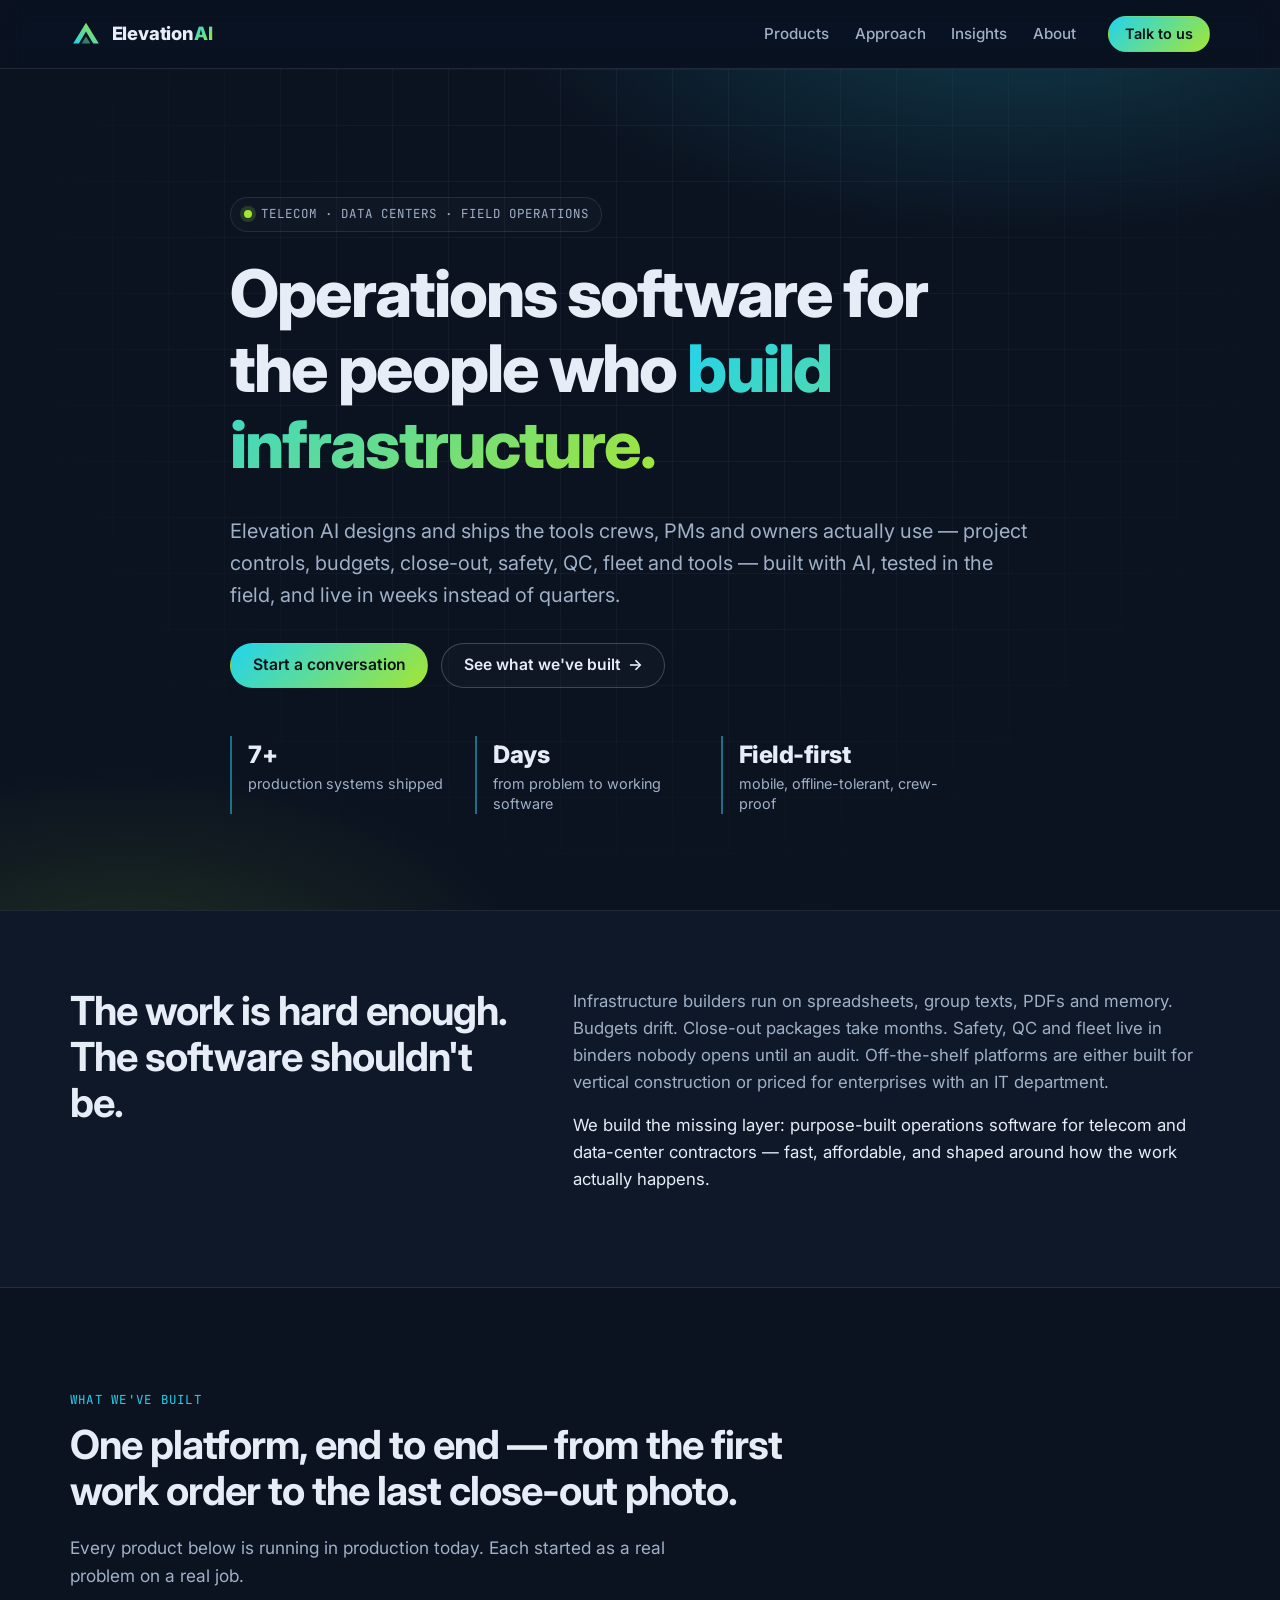
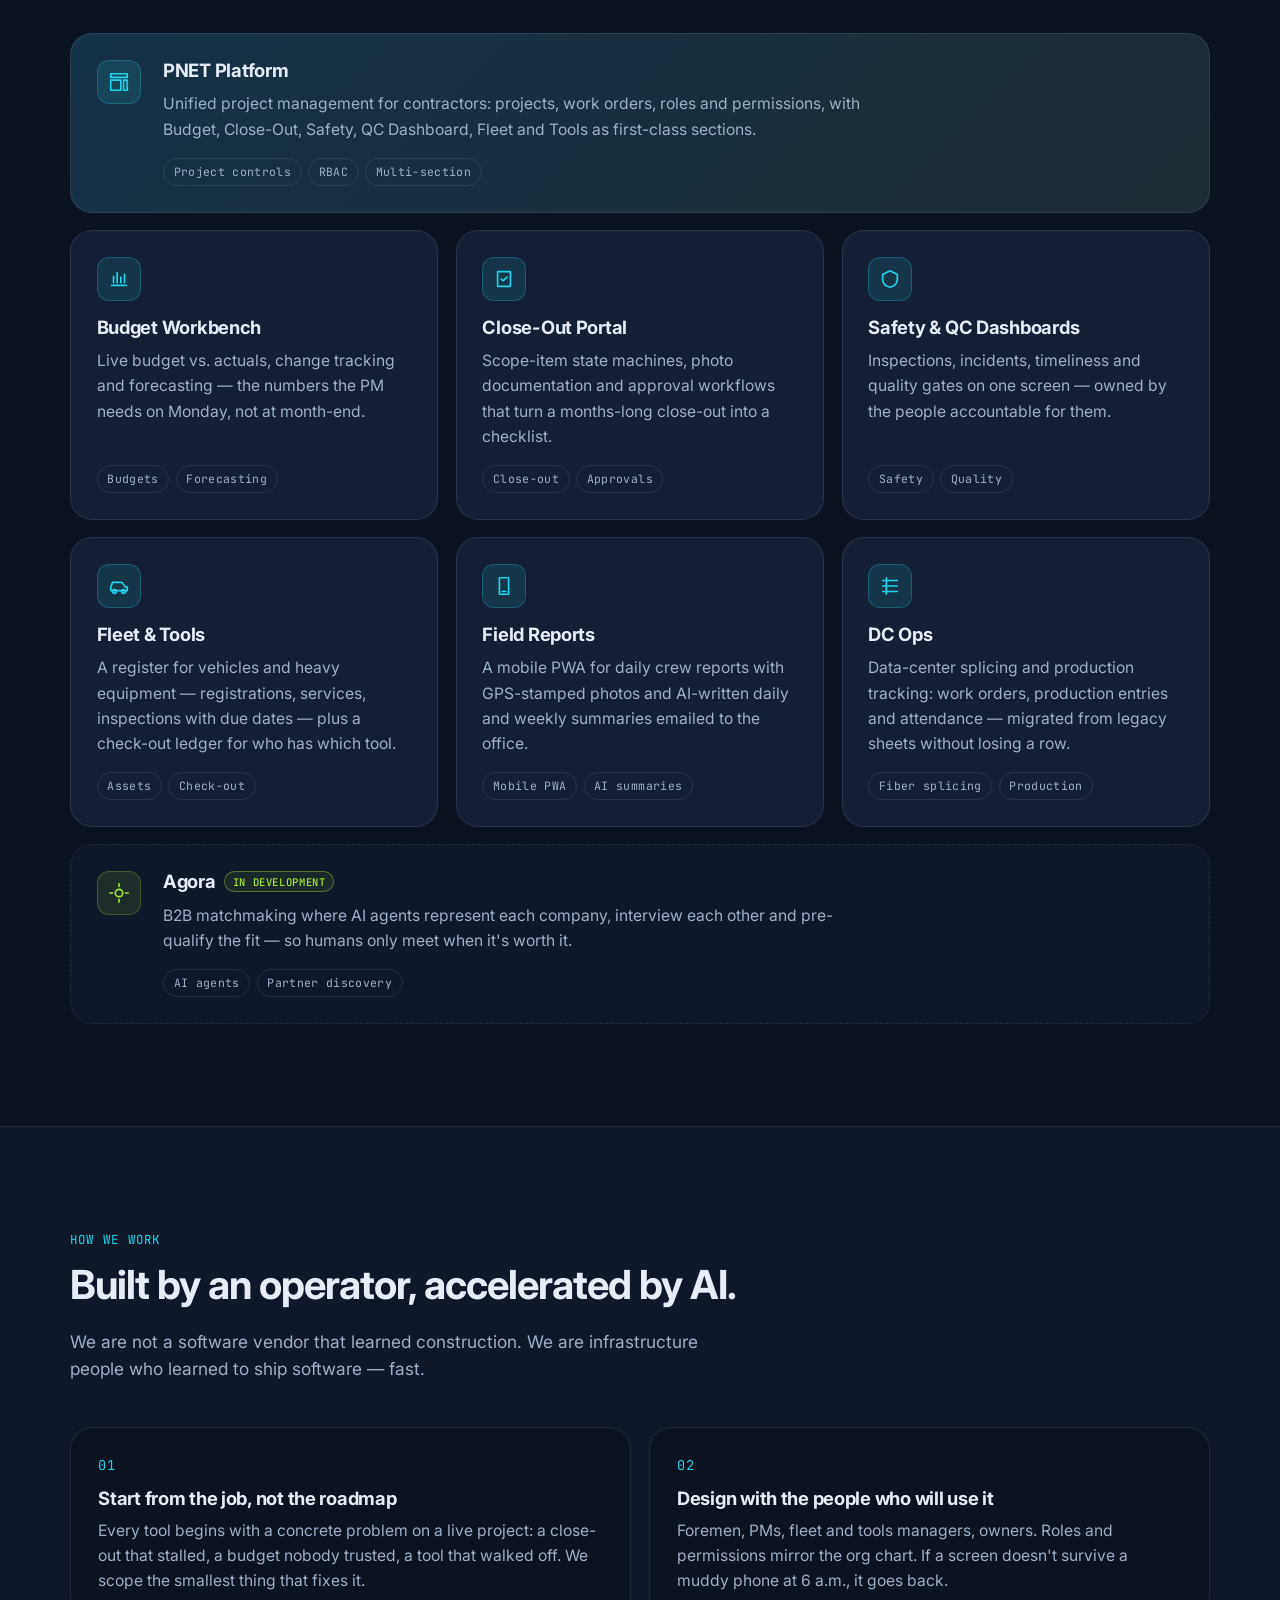
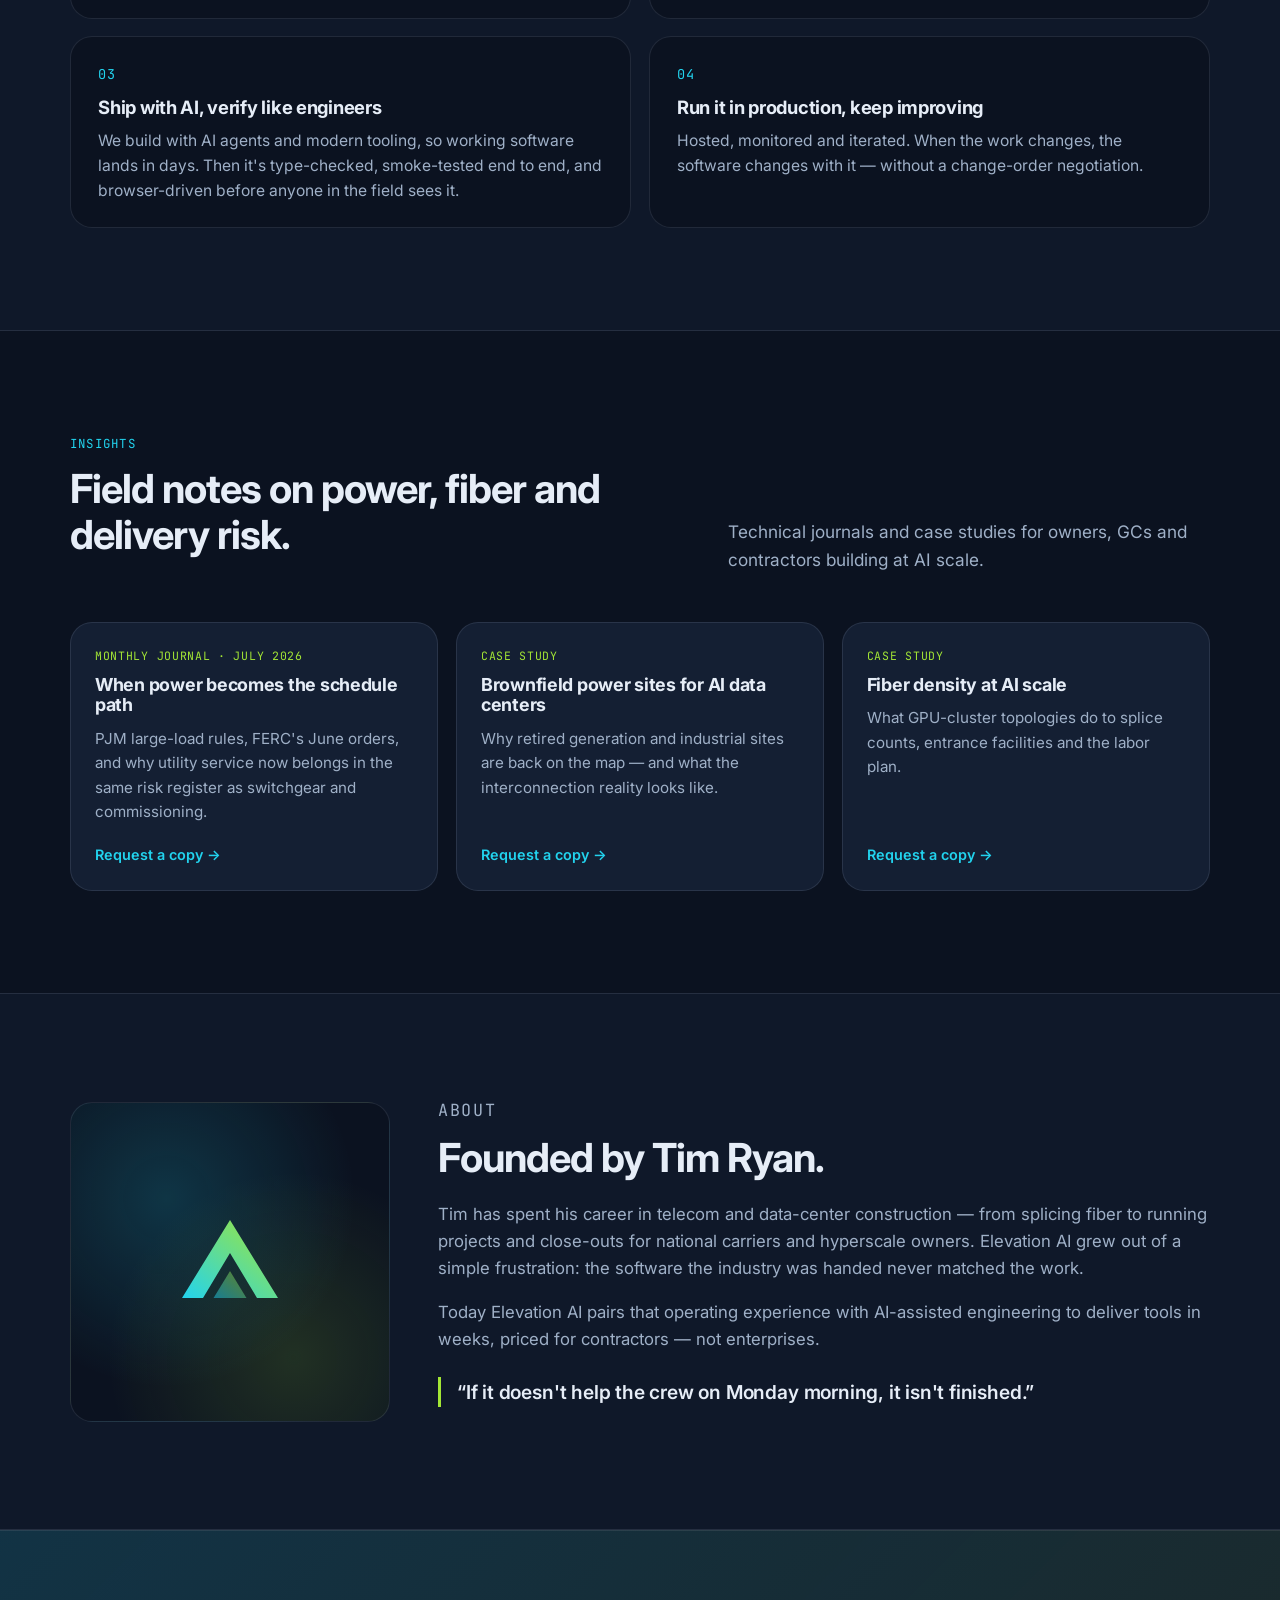
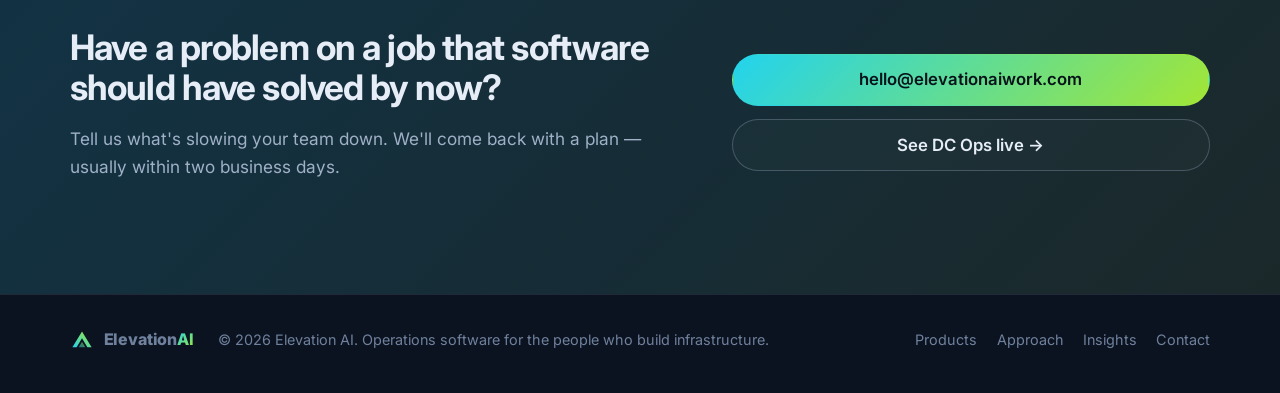
==== site/index.html @ a4cef92b "Initial commit: ElevationAIwork.com static landing page Co-Authored-By: Claude Fable 5 <noreply@anth" ====
<!doctype html>
<html lang="en">
<head>
  <meta charset="utf-8">
  <meta name="viewport" content="width=device-width, initial-scale=1">
  <title>Elevation AI — Operations software for the people who build infrastructure</title>
  <meta name="description" content="Elevation AI builds field-tested operations software for telecom and data-center construction: project controls, budgets, close-out, safety, QC, fleet and tools — designed with the crews who use it.">
  <meta property="og:title" content="Elevation AI">
  <meta property="og:description" content="Operations software for the people who build infrastructure.">
  <meta property="og:type" content="website">
  <meta property="og:url" content="https://elevationaiwork.com/">
  <link rel="icon" href="assets/logo.svg" type="image/svg+xml">
  <link rel="preconnect" href="https://fonts.googleapis.com">
  <link rel="preconnect" href="https://fonts.gstatic.com" crossorigin>
  <link href="https://fonts.googleapis.com/css2?family=Inter:wght@400;500;600;700;800&family=JetBrains+Mono:wght@500&display=swap" rel="stylesheet">
  <link rel="stylesheet" href="assets/styles.css">
</head>
<body>
  <a class="skip" href="#main">Skip to content</a>

  <header class="nav" id="top">
    <div class="wrap nav__inner">
      <a class="brand" href="#top" aria-label="Elevation AI home">
        <img src="assets/logo.svg" alt="" width="32" height="32">
        <span>Elevation<b>AI</b></span>
      </a>
      <nav class="nav__links" aria-label="Primary">
        <a href="#products">Products</a>
        <a href="#approach">Approach</a>
        <a href="#insights">Insights</a>
        <a href="#about">About</a>
      </nav>
      <a class="btn btn--primary btn--sm" href="#contact">Talk to us</a>
      <button class="nav__toggle" aria-expanded="false" aria-controls="mobile-menu" aria-label="Open menu">
        <span></span><span></span><span></span>
      </button>
    </div>
    <div class="nav__mobile" id="mobile-menu" hidden>
      <a href="#products">Products</a>
      <a href="#approach">Approach</a>
      <a href="#insights">Insights</a>
      <a href="#about">About</a>
      <a href="#contact" class="btn btn--primary">Talk to us</a>
    </div>
  </header>

  <main id="main">

    <!-- HERO -->
    <section class="hero">
      <div class="hero__bg" aria-hidden="true"></div>
      <div class="wrap hero__inner">
        <p class="eyebrow"><span class="dot"></span> Telecom &middot; Data centers &middot; Field operations</p>
        <h1>Operations software for the people who <span class="grad">build infrastructure.</span></h1>
        <p class="lede">Elevation AI designs and ships the tools crews, PMs and owners actually use — project controls, budgets, close-out, safety, QC, fleet and tools — built with AI, tested in the field, and live in weeks instead of quarters.</p>
        <div class="hero__cta">
          <a class="btn btn--primary" href="#contact">Start a conversation</a>
          <a class="btn btn--ghost" href="#products">See what we've built <span aria-hidden="true">&rarr;</span></a>
        </div>
        <ul class="hero__stats" aria-label="At a glance">
          <li><strong>7+</strong><span>production systems shipped</span></li>
          <li><strong>Days</strong><span>from problem to working software</span></li>
          <li><strong>Field-first</strong><span>mobile, offline-tolerant, crew-proof</span></li>
        </ul>
      </div>
    </section>

    <!-- PROBLEM -->
    <section class="band">
      <div class="wrap band__grid">
        <div>
          <h2 class="h2">The work is hard enough. The software shouldn't be.</h2>
        </div>
        <div class="band__copy">
          <p>Infrastructure builders run on spreadsheets, group texts, PDFs and memory. Budgets drift. Close-out packages take months. Safety, QC and fleet live in binders nobody opens until an audit. Off-the-shelf platforms are either built for vertical construction or priced for enterprises with an IT department.</p>
          <p>We build the missing layer: purpose-built operations software for telecom and data-center contractors — fast, affordable, and shaped around how the work actually happens.</p>
        </div>
      </div>
    </section>

    <!-- PRODUCTS -->
    <section class="section" id="products">
      <div class="wrap">
        <div class="section__head">
          <p class="kicker">What we've built</p>
          <h2 class="h2">One platform, end to end — from the first work order to the last close-out photo.</h2>
          <p class="sub">Every product below is running in production today. Each started as a real problem on a real job.</p>
        </div>

        <div class="grid grid--3">
          <article class="card card--feature">
            <div class="card__icon" aria-hidden="true">
              <svg viewBox="0 0 24 24"><path d="M3 3h18v4H3zM3 10h11v11H3zM17 10h4v11h-4z"/></svg>
            </div>
            <h3>PNET Platform</h3>
            <p>Unified project management for contractors: projects, work orders, roles and permissions, with Budget, Close-Out, Safety, QC Dashboard, Fleet and Tools as first-class sections.</p>
            <ul class="tags"><li>Project controls</li><li>RBAC</li><li>Multi-section</li></ul>
          </article>

          <article class="card">
            <div class="card__icon" aria-hidden="true">
              <svg viewBox="0 0 24 24"><path d="M4 19h16M6 16V9M10 16V5M14 16v-6M18 16V7"/></svg>
            </div>
            <h3>Budget Workbench</h3>
            <p>Live budget vs. actuals, change tracking and forecasting — the numbers the PM needs on Monday, not at month-end.</p>
            <ul class="tags"><li>Budgets</li><li>Forecasting</li></ul>
          </article>

          <article class="card">
            <div class="card__icon" aria-hidden="true">
              <svg viewBox="0 0 24 24"><path d="M9 12l2 2 4-4M5 4h14v16H5z"/></svg>
            </div>
            <h3>Close-Out Portal</h3>
            <p>Scope-item state machines, photo documentation and approval workflows that turn a months-long close-out into a checklist.</p>
            <ul class="tags"><li>Close-out</li><li>Approvals</li></ul>
          </article>

          <article class="card">
            <div class="card__icon" aria-hidden="true">
              <svg viewBox="0 0 24 24"><path d="M12 3l8 4v5c0 5-3.5 8-8 9-4.5-1-8-4-8-9V7z"/></svg>
            </div>
            <h3>Safety &amp; QC Dashboards</h3>
            <p>Inspections, incidents, timeliness and quality gates on one screen — owned by the people accountable for them.</p>
            <ul class="tags"><li>Safety</li><li>Quality</li></ul>
          </article>

          <article class="card">
            <div class="card__icon" aria-hidden="true">
              <svg viewBox="0 0 24 24"><path d="M3 13l2-5h10l4 5h2v4H3zM7 20a2 2 0 100-4 2 2 0 000 4zM17 20a2 2 0 100-4 2 2 0 000 4z"/></svg>
            </div>
            <h3>Fleet &amp; Tools</h3>
            <p>A register for vehicles and heavy equipment — registrations, services, inspections with due dates — plus a check-out ledger for who has which tool.</p>
            <ul class="tags"><li>Assets</li><li>Check-out</li></ul>
          </article>

          <article class="card">
            <div class="card__icon" aria-hidden="true">
              <svg viewBox="0 0 24 24"><path d="M7 3h10v18H7zM10 18h4"/></svg>
            </div>
            <h3>Field Reports</h3>
            <p>A mobile PWA for daily crew reports with GPS-stamped photos and AI-written daily and weekly summaries emailed to the office.</p>
            <ul class="tags"><li>Mobile PWA</li><li>AI summaries</li></ul>
          </article>

          <article class="card">
            <div class="card__icon" aria-hidden="true">
              <svg viewBox="0 0 24 24"><path d="M4 6h16M4 12h16M4 18h16M8 3v18"/></svg>
            </div>
            <h3>DC Ops</h3>
            <p>Data-center splicing and production tracking: work orders, production entries and attendance — migrated from legacy sheets without losing a row.</p>
            <ul class="tags"><li>Fiber splicing</li><li>Production</li></ul>
          </article>

          <article class="card card--soon">
            <div class="card__icon" aria-hidden="true">
              <svg viewBox="0 0 24 24"><path d="M8 12a4 4 0 108 0 4 4 0 00-8 0zM2 12h3M19 12h3M12 2v3M12 19v3"/></svg>
            </div>
            <h3>Agora <span class="pill">In development</span></h3>
            <p>B2B matchmaking where AI agents represent each company, interview each other and pre-qualify the fit — so humans only meet when it's worth it.</p>
            <ul class="tags"><li>AI agents</li><li>Partner discovery</li></ul>
          </article>
        </div>
      </div>
    </section>

    <!-- APPROACH -->
    <section class="section section--alt" id="approach">
      <div class="wrap">
        <div class="section__head">
          <p class="kicker">How we work</p>
          <h2 class="h2">Built by an operator, accelerated by AI.</h2>
          <p class="sub">We are not a software vendor that learned construction. We are infrastructure people who learned to ship software — fast.</p>
        </div>
        <ol class="steps">
          <li>
            <span class="steps__num">01</span>
            <h3>Start from the job, not the roadmap</h3>
            <p>Every tool begins with a concrete problem on a live project: a close-out that stalled, a budget nobody trusted, a tool that walked off. We scope the smallest thing that fixes it.</p>
          </li>
          <li>
            <span class="steps__num">02</span>
            <h3>Design with the people who will use it</h3>
            <p>Foremen, PMs, fleet and tools managers, owners. Roles and permissions mirror the org chart. If a screen doesn't survive a muddy phone at 6 a.m., it goes back.</p>
          </li>
          <li>
            <span class="steps__num">03</span>
            <h3>Ship with AI, verify like engineers</h3>
            <p>We build with AI agents and modern tooling, so working software lands in days. Then it's type-checked, smoke-tested end to end, and browser-driven before anyone in the field sees it.</p>
          </li>
          <li>
            <span class="steps__num">04</span>
            <h3>Run it in production, keep improving</h3>
            <p>Hosted, monitored and iterated. When the work changes, the software changes with it — without a change-order negotiation.</p>
          </li>
        </ol>
      </div>
    </section>

    <!-- INSIGHTS -->
    <section class="section" id="insights">
      <div class="wrap">
        <div class="section__head section__head--row">
          <div>
            <p class="kicker">Insights</p>
            <h2 class="h2">Field notes on power, fiber and delivery risk.</h2>
          </div>
          <p class="sub">Technical journals and case studies for owners, GCs and contractors building at AI scale.</p>
        </div>
        <div class="grid grid--3">
          <a class="post" href="#contact">
            <span class="post__type">Monthly journal &middot; July 2026</span>
            <h3>When power becomes the schedule path</h3>
            <p>PJM large-load rules, FERC's June orders, and why utility service now belongs in the same risk register as switchgear and commissioning.</p>
            <span class="post__more">Request a copy &rarr;</span>
          </a>
          <a class="post" href="#contact">
            <span class="post__type">Case study</span>
            <h3>Brownfield power sites for AI data centers</h3>
            <p>Why retired generation and industrial sites are back on the map — and what the interconnection reality looks like.</p>
            <span class="post__more">Request a copy &rarr;</span>
          </a>
          <a class="post" href="#contact">
            <span class="post__type">Case study</span>
            <h3>Fiber density at AI scale</h3>
            <p>What GPU-cluster topologies do to splice counts, entrance facilities and the labor plan.</p>
            <span class="post__more">Request a copy &rarr;</span>
          </a>
        </div>
      </div>
    </section>

    <!-- ABOUT -->
    <section class="section section--alt" id="about">
      <div class="wrap about">
        <div class="about__media" aria-hidden="true">
          <div class="about__mark">
            <img src="assets/logo.svg" alt="" width="120" height="120">
          </div>
        </div>
        <div>
          <p class="kicker">About</p>
          <h2 class="h2">Founded by Tim Ryan.</h2>
          <p>Tim has spent his career in telecom and data-center construction — from splicing fiber to running projects and close-outs for national carriers and hyperscale owners. Elevation AI grew out of a simple frustration: the software the industry was handed never matched the work.</p>
          <p>Today Elevation AI pairs that operating experience with AI-assisted engineering to deliver tools in weeks, priced for contractors — not enterprises.</p>
          <p class="about__quote">“If it doesn't help the crew on Monday morning, it isn't finished.”</p>
        </div>
      </div>
    </section>

    <!-- CONTACT -->
    <section class="cta" id="contact">
      <div class="wrap cta__inner">
        <div>
          <h2 class="h2">Have a problem on a job that software should have solved by now?</h2>
          <p class="sub">Tell us what's slowing your team down. We'll come back with a plan — usually within two business days.</p>
        </div>
        <div class="cta__actions">
          <a class="btn btn--primary btn--lg" href="mailto:hello@elevationaiwork.com?subject=Elevation%20AI%20inquiry">hello@elevationaiwork.com</a>
          <a class="btn btn--ghost btn--lg" href="https://dcops.elevationaiwork.com" rel="noopener">See DC Ops live &rarr;</a>
        </div>
      </div>
    </section>
  </main>

  <footer class="footer">
    <div class="wrap footer__inner">
      <a class="brand brand--sm" href="#top">
        <img src="assets/logo.svg" alt="" width="24" height="24">
        <span>Elevation<b>AI</b></span>
      </a>
      <p>&copy; <span id="year">2026</span> Elevation AI. Operations software for the people who build infrastructure.</p>
      <nav aria-label="Footer">
        <a href="#products">Products</a>
        <a href="#approach">Approach</a>
        <a href="#insights">Insights</a>
        <a href="#contact">Contact</a>
      </nav>
    </div>
  </footer>

  <script>
    (function () {
      var btn = document.querySelector('.nav__toggle');
      var menu = document.getElementById('mobile-menu');
      btn.addEventListener('click', function () {
        var open = btn.getAttribute('aria-expanded') === 'true';
        btn.setAttribute('aria-expanded', String(!open));
        btn.setAttribute('aria-label', open ? 'Open menu' : 'Close menu');
        menu.hidden = open;
        document.body.classList.toggle('menu-open', !open);
      });
      menu.addEventListener('click', function (e) {
        if (e.target.tagName === 'A') btn.click();
      });
      document.getElementById('year').textContent = new Date().getFullYear();
    })();
  </script>
</body>
</html>
---- site/assets/styles.css ----
/* Elevation AI — landing page styles */
:root {
  --bg: #0b1220;
  --bg-2: #0f1829;
  --bg-3: #141f33;
  --line: rgba(148, 163, 184, 0.16);
  --text: #e6edf7;
  --muted: #9fb0c7;
  --muted-2: #6f819c;
  --accent: #22d3ee;
  --accent-2: #a3e635;
  --accent-ink: #06131a;
  --radius: 14px;
  --radius-lg: 22px;
  --wrap: 1140px;
  --font: "Inter", system-ui, -apple-system, "Segoe UI", Roboto, sans-serif;
  --mono: "JetBrains Mono", ui-monospace, SFMono-Regular, Menlo, monospace;
}

* { box-sizing: border-box; }
html { scroll-behavior: smooth; -webkit-text-size-adjust: 100%; }
body {
  margin: 0;
  font-family: var(--font);
  font-size: 17px;
  line-height: 1.6;
  color: var(--text);
  background: var(--bg);
  -webkit-font-smoothing: antialiased;
}
body.menu-open { overflow: hidden; }
img, svg { display: block; max-width: 100%; }
a { color: inherit; text-decoration: none; }
p { margin: 0 0 1em; }
h1, h2, h3 { margin: 0 0 0.5em; line-height: 1.15; letter-spacing: -0.015em; font-weight: 700; }

.wrap { width: min(var(--wrap), 100% - 2.5rem); margin-inline: auto; }
.skip { position: absolute; left: -999px; top: 8px; background: var(--accent); color: var(--accent-ink); padding: .5rem .75rem; border-radius: 8px; z-index: 100; }
.skip:focus { left: 8px; }

/* ---------- Buttons ---------- */
.btn {
  display: inline-flex; align-items: center; gap: .45rem;
  padding: .85rem 1.35rem; border-radius: 999px;
  font-weight: 600; font-size: .98rem; line-height: 1;
  border: 1px solid transparent; white-space: nowrap;
  transition: transform .15s ease, background .15s ease, border-color .15s ease, color .15s ease;
}
.btn:active { transform: translateY(1px); }
.btn--primary { background: linear-gradient(135deg, var(--accent), var(--accent-2)); color: var(--accent-ink); }
.btn--primary:hover { filter: brightness(1.06); }
.btn--ghost { border-color: rgba(148,163,184,.35); color: var(--text); background: rgba(255,255,255,.02); }
.btn--ghost:hover { border-color: var(--accent); color: #fff; }
.btn--sm { padding: .6rem 1rem; font-size: .9rem; }
.btn--lg { padding: 1.05rem 1.6rem; font-size: 1.05rem; }

/* ---------- Nav ---------- */
.nav {
  position: sticky; top: 0; z-index: 50;
  background: rgba(11,18,32,.78);
  backdrop-filter: saturate(160%) blur(12px);
  -webkit-backdrop-filter: saturate(160%) blur(12px);
  border-bottom: 1px solid var(--line);
}
.nav__inner { display: flex; align-items: center; gap: 2rem; height: 68px; }
.brand { display: inline-flex; align-items: center; gap: .6rem; font-weight: 800; font-size: 1.15rem; letter-spacing: -0.01em; }
.brand b { font-weight: 800; background: linear-gradient(135deg, var(--accent), var(--accent-2)); -webkit-background-clip: text; background-clip: text; color: transparent; }
.brand--sm { font-size: 1rem; }
.nav__links { display: flex; gap: 1.6rem; margin-left: auto; font-weight: 500; color: var(--muted); font-size: .95rem; }
.nav__links a:hover { color: #fff; }
.nav__toggle { display: none; margin-left: auto; width: 42px; height: 42px; border: 1px solid var(--line); background: transparent; border-radius: 10px; cursor: pointer; flex-direction: column; align-items: center; justify-content: center; gap: 5px; }
.nav__toggle span { width: 18px; height: 2px; background: var(--text); border-radius: 2px; transition: transform .2s ease, opacity .2s ease; }
.nav__toggle[aria-expanded="true"] span:nth-child(1) { transform: translateY(7px) rotate(45deg); }
.nav__toggle[aria-expanded="true"] span:nth-child(2) { opacity: 0; }
.nav__toggle[aria-expanded="true"] span:nth-child(3) { transform: translateY(-7px) rotate(-45deg); }
.nav__mobile { display: none; }

/* ---------- Hero ---------- */
.hero { position: relative; overflow: hidden; padding: clamp(4.5rem, 10vw, 8.5rem) 0 clamp(3.5rem, 8vw, 6rem); border-bottom: 1px solid var(--line); }
.hero__bg {
  position: absolute; inset: 0; pointer-events: none;
  background:
    radial-gradient(900px 420px at 80% -10%, rgba(34,211,238,.22), transparent 60%),
    radial-gradient(700px 380px at 10% 110%, rgba(163,230,53,.14), transparent 60%),
    linear-gradient(to bottom, transparent, rgba(11,18,32,.6));
}
.hero__bg::after {
  content: ""; position: absolute; inset: 0;
  background-image: linear-gradient(rgba(148,163,184,.07) 1px, transparent 1px), linear-gradient(90deg, rgba(148,163,184,.07) 1px, transparent 1px);
  background-size: 56px 56px;
  mask-image: radial-gradient(ellipse at 50% 30%, #000 30%, transparent 75%);
  -webkit-mask-image: radial-gradient(ellipse at 50% 30%, #000 30%, transparent 75%);
}
.hero__inner { position: relative; max-width: 820px; }
.eyebrow { display: inline-flex; align-items: center; gap: .55rem; font-family: var(--mono); font-size: .78rem; letter-spacing: .08em; text-transform: uppercase; color: var(--muted); border: 1px solid var(--line); padding: .4rem .8rem; border-radius: 999px; background: rgba(255,255,255,.02); margin-bottom: 1.5rem; }
.dot { width: 8px; height: 8px; border-radius: 50%; background: var(--accent-2); box-shadow: 0 0 0 4px rgba(163,230,53,.18); }
.hero h1 { font-size: clamp(2.3rem, 5.6vw, 4.1rem); font-weight: 800; letter-spacing: -0.03em; max-width: 16ch; }
.grad { background: linear-gradient(135deg, var(--accent) 0%, var(--accent-2) 100%); -webkit-background-clip: text; background-clip: text; color: transparent; }
.lede { font-size: clamp(1.05rem, 1.6vw, 1.25rem); color: var(--muted); max-width: 62ch; margin: 1.25rem 0 2rem; }
.hero__cta { display: flex; flex-wrap: wrap; gap: .8rem; }
.hero__stats { list-style: none; padding: 0; margin: 3rem 0 0; display: grid; grid-template-columns: repeat(3, minmax(0,1fr)); gap: 1rem; max-width: 720px; }
.hero__stats li { border-left: 2px solid rgba(34,211,238,.5); padding-left: 1rem; }
.hero__stats strong { display: block; font-size: 1.5rem; font-weight: 800; letter-spacing: -0.02em; }
.hero__stats span { color: var(--muted); font-size: .9rem; line-height: 1.4; display: block; }

/* ---------- Band ---------- */
.band { padding: clamp(3rem, 6vw, 5rem) 0; border-bottom: 1px solid var(--line); background: var(--bg-2); }
.band__grid { display: grid; grid-template-columns: 1fr 1.4fr; gap: 3rem; align-items: start; }
.band__copy p { color: var(--muted); font-size: 1.05rem; }
.band__copy p:last-child { color: var(--text); }

/* ---------- Sections ---------- */
.section { padding: clamp(3.5rem, 8vw, 6.5rem) 0; }
.section--alt { background: var(--bg-2); border-block: 1px solid var(--line); }
.section__head { max-width: 760px; margin-bottom: 2.75rem; }
.section__head--row { max-width: none; display: grid; grid-template-columns: 1.3fr 1fr; gap: 2rem; align-items: end; }
.section__head--row .sub { margin-bottom: .25rem; }
.kicker { font-family: var(--mono); font-size: .78rem; letter-spacing: .1em; text-transform: uppercase; color: var(--accent); margin-bottom: .75rem; }
.h2 { font-size: clamp(1.7rem, 3.4vw, 2.5rem); letter-spacing: -0.025em; }
.sub { color: var(--muted); font-size: 1.08rem; max-width: 60ch; }

/* ---------- Grid / cards ---------- */
.grid { display: grid; gap: 1.1rem; }
.grid--3 { grid-template-columns: repeat(3, minmax(0,1fr)); }
.card {
  background: var(--bg-3); border: 1px solid var(--line); border-radius: var(--radius-lg);
  padding: 1.6rem; display: flex; flex-direction: column; gap: .4rem;
  transition: border-color .2s ease, transform .2s ease, box-shadow .2s ease;
}
.card:hover { border-color: rgba(34,211,238,.45); transform: translateY(-2px); box-shadow: 0 14px 40px -20px rgba(34,211,238,.35); }
.card--feature { grid-column: span 3; display: grid; grid-template-columns: auto 1fr; grid-template-rows: auto auto auto; column-gap: 1.4rem; align-items: start; background: linear-gradient(135deg, rgba(34,211,238,.10), rgba(163,230,53,.06)), var(--bg-3); }
.card--feature .card__icon { grid-row: 1 / span 3; }
.card--feature h3 { font-size: 1.45rem; }
.card--feature p { max-width: 70ch; }
.card__icon { width: 44px; height: 44px; border-radius: 12px; display: grid; place-items: center; background: rgba(34,211,238,.12); border: 1px solid rgba(34,211,238,.25); margin-bottom: .6rem; }
.card__icon svg { width: 22px; height: 22px; fill: none; stroke: var(--accent); stroke-width: 1.8; stroke-linecap: round; stroke-linejoin: round; }
.card h3 { font-size: 1.15rem; margin-bottom: .25rem; display: flex; align-items: center; gap: .5rem; flex-wrap: wrap; }
.card p { color: var(--muted); font-size: .98rem; margin-bottom: .6rem; flex: 1; }
.tags { list-style: none; padding: 0; margin: 0; display: flex; flex-wrap: wrap; gap: .4rem; }
.tags li { font-family: var(--mono); font-size: .72rem; letter-spacing: .03em; color: var(--muted); border: 1px solid var(--line); border-radius: 999px; padding: .25rem .6rem; }
.pill { font-family: var(--mono); font-size: .66rem; letter-spacing: .06em; text-transform: uppercase; color: var(--accent-2); border: 1px solid rgba(163,230,53,.4); background: rgba(163,230,53,.08); padding: .2rem .5rem; border-radius: 999px; font-weight: 500; }
.card--soon { grid-column: span 3; border-style: dashed; display: grid; grid-template-columns: auto 1fr; grid-template-rows: auto auto auto; column-gap: 1.4rem; align-items: start; background: var(--bg-2); }
.card--soon .card__icon { grid-row: 1 / span 3; background: rgba(163,230,53,.10); border-color: rgba(163,230,53,.25); }
.card--soon .card__icon svg { stroke: var(--accent-2); }
.card--soon p { max-width: 70ch; }

/* ---------- Steps ---------- */
.steps { list-style: none; margin: 0; padding: 0; display: grid; grid-template-columns: repeat(2, minmax(0,1fr)); gap: 1.1rem; counter-reset: step; }
.steps li { position: relative; padding: 1.7rem 1.7rem 1.5rem; border: 1px solid var(--line); border-radius: var(--radius-lg); background: var(--bg); }
.steps__num { font-family: var(--mono); color: var(--accent); font-size: .85rem; letter-spacing: .08em; display: block; margin-bottom: .7rem; }
.steps h3 { font-size: 1.15rem; }
.steps p { color: var(--muted); margin: 0; font-size: .98rem; }

/* ---------- Posts ---------- */
.post { display: flex; flex-direction: column; gap: .4rem; padding: 1.5rem; border: 1px solid var(--line); border-radius: var(--radius-lg); background: var(--bg-3); transition: border-color .2s ease, transform .2s ease; }
.post:hover { border-color: rgba(163,230,53,.45); transform: translateY(-2px); }
.post__type { font-family: var(--mono); font-size: .72rem; letter-spacing: .06em; text-transform: uppercase; color: var(--accent-2); }
.post h3 { font-size: 1.12rem; margin: .2rem 0 .3rem; }
.post p { color: var(--muted); font-size: .95rem; flex: 1; margin-bottom: .75rem; }
.post__more { font-weight: 600; font-size: .9rem; color: var(--accent); }

/* ---------- About ---------- */
.about { display: grid; grid-template-columns: 320px 1fr; gap: 3rem; align-items: center; }
.about__media { aspect-ratio: 1; border-radius: var(--radius-lg); border: 1px solid var(--line); background: radial-gradient(circle at 30% 30%, rgba(34,211,238,.18), transparent 60%), radial-gradient(circle at 70% 80%, rgba(163,230,53,.14), transparent 55%), var(--bg); display: grid; place-items: center; }
.about__mark { padding: 2rem; }
.about p { color: var(--muted); font-size: 1.05rem; }
.about__quote { color: var(--text) !important; font-size: 1.2rem !important; font-weight: 600; letter-spacing: -0.01em; border-left: 3px solid var(--accent-2); padding-left: 1rem; margin-top: 1.5rem; }

/* ---------- CTA ---------- */
.cta { padding: clamp(3.5rem, 8vw, 6rem) 0; background: linear-gradient(135deg, rgba(34,211,238,.14), rgba(163,230,53,.08)), var(--bg-2); border-top: 1px solid var(--line); }
.cta__inner { display: grid; grid-template-columns: 1.3fr 1fr; gap: 2.5rem; align-items: center; }
.cta .h2 { font-size: clamp(1.6rem, 3vw, 2.2rem); }
.cta__actions { display: flex; flex-direction: column; gap: .8rem; align-items: stretch; }
.cta__actions .btn { justify-content: center; }

/* ---------- Footer ---------- */
.footer { padding: 2rem 0 2.5rem; border-top: 1px solid var(--line); background: var(--bg); color: var(--muted-2); font-size: .9rem; }
.footer__inner { display: flex; align-items: center; gap: 1.5rem; flex-wrap: wrap; }
.footer p { margin: 0; flex: 1; min-width: 260px; }
.footer nav { display: flex; gap: 1.2rem; }
.footer nav a:hover { color: #fff; }

/* ---------- Responsive ---------- */
@media (max-width: 960px) {
  .grid--3 { grid-template-columns: repeat(2, minmax(0,1fr)); }
  .card--feature, .card--soon { grid-column: span 2; }
  .band__grid, .section__head--row, .cta__inner { grid-template-columns: 1fr; }
  .about { grid-template-columns: 1fr; }
  .about__media { max-width: 260px; }
}
@media (max-width: 720px) {
  body { font-size: 16px; }
  .nav__links, .nav .btn--sm { display: none; }
  .nav__toggle { display: inline-flex; }
  .nav__mobile { display: none; flex-direction: column; gap: .25rem; padding: .75rem 1.25rem 1.25rem; border-top: 1px solid var(--line); background: rgba(11,18,32,.97); }
  .nav__mobile:not([hidden]) { display: flex; }
  .nav__mobile a { padding: .75rem .25rem; font-weight: 600; font-size: 1.05rem; color: var(--text); }
  .nav__mobile .btn { margin-top: .5rem; justify-content: center; }
  .hero__stats { grid-template-columns: 1fr; gap: 1.25rem; }
  .grid--3 { grid-template-columns: 1fr; }
  .card--feature, .card--soon { grid-column: span 1; grid-template-columns: 1fr; }
  .card--feature .card__icon, .card--soon .card__icon { grid-row: auto; }
  .steps { grid-template-columns: 1fr; }
  .footer__inner { flex-direction: column; align-items: flex-start; }
}
@media (prefers-reduced-motion: reduce) {
  html { scroll-behavior: auto; }
  .card, .post, .btn { transition: none; }
}
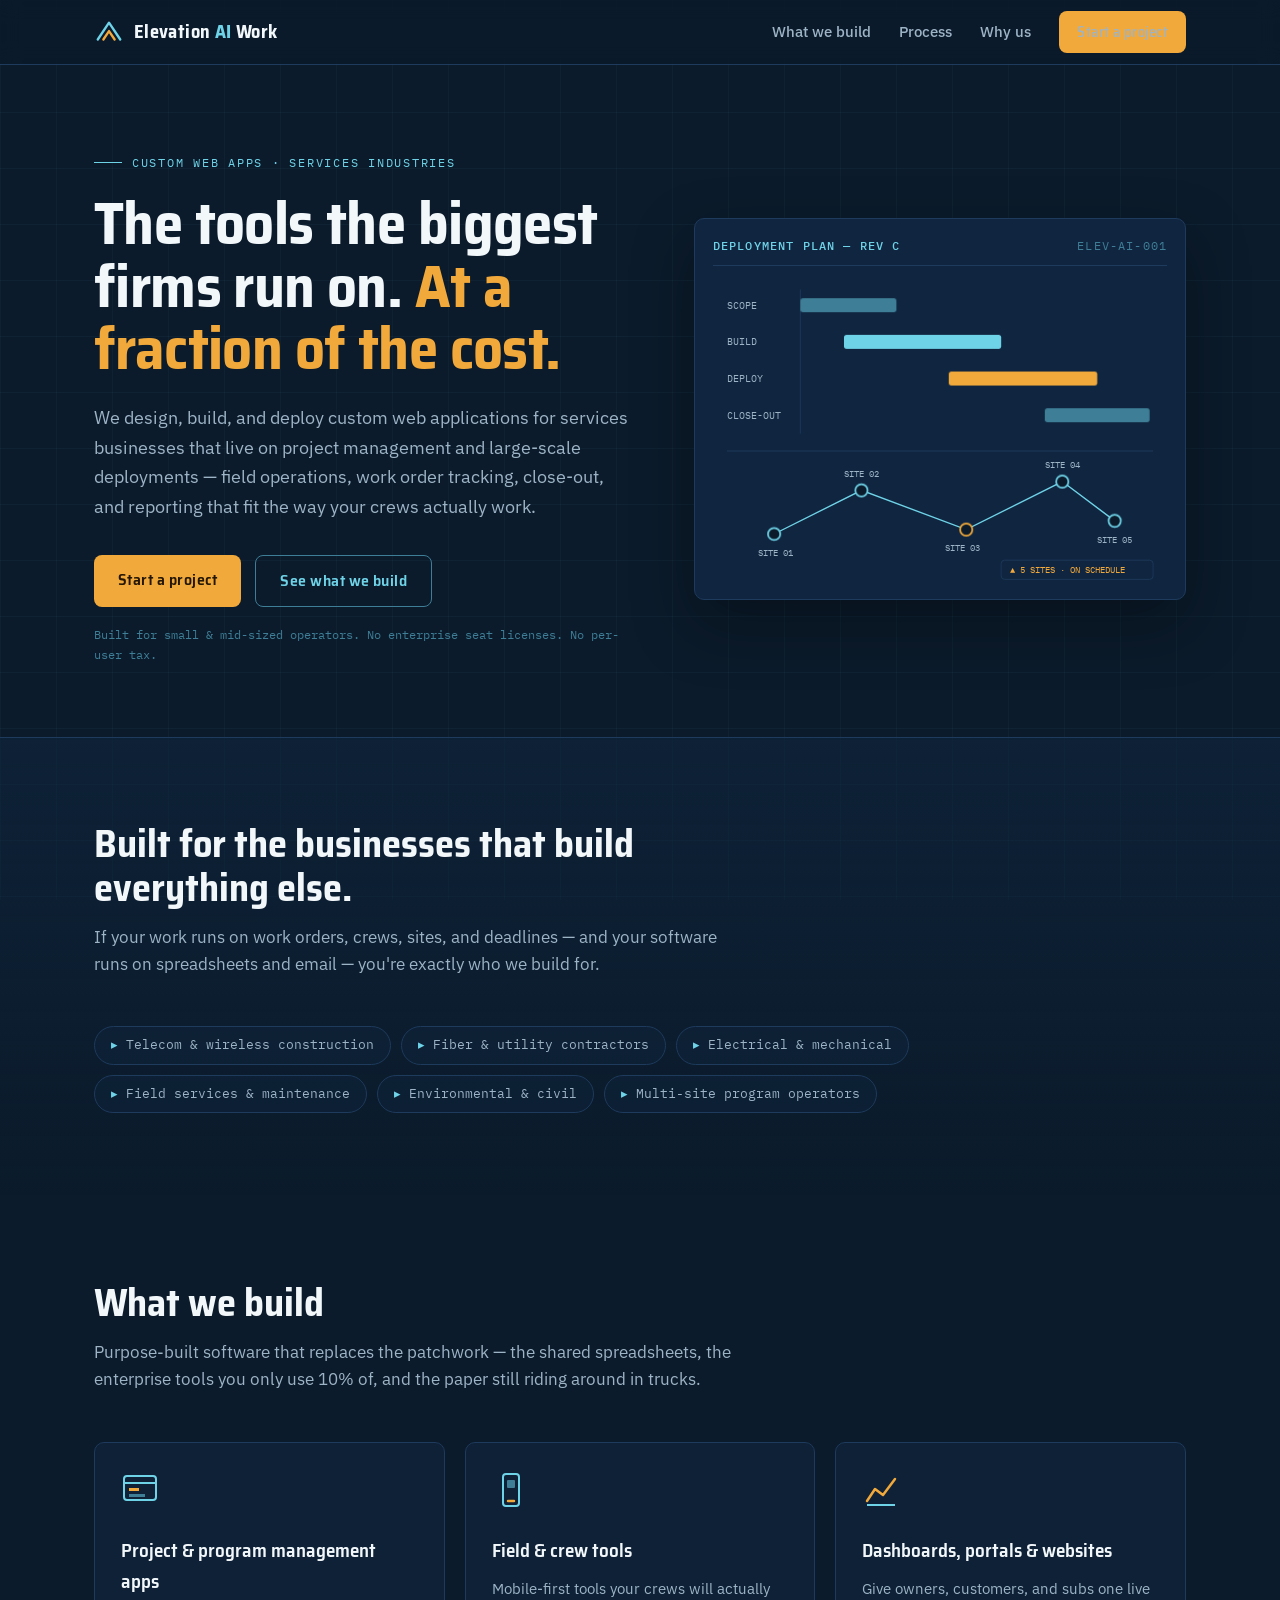
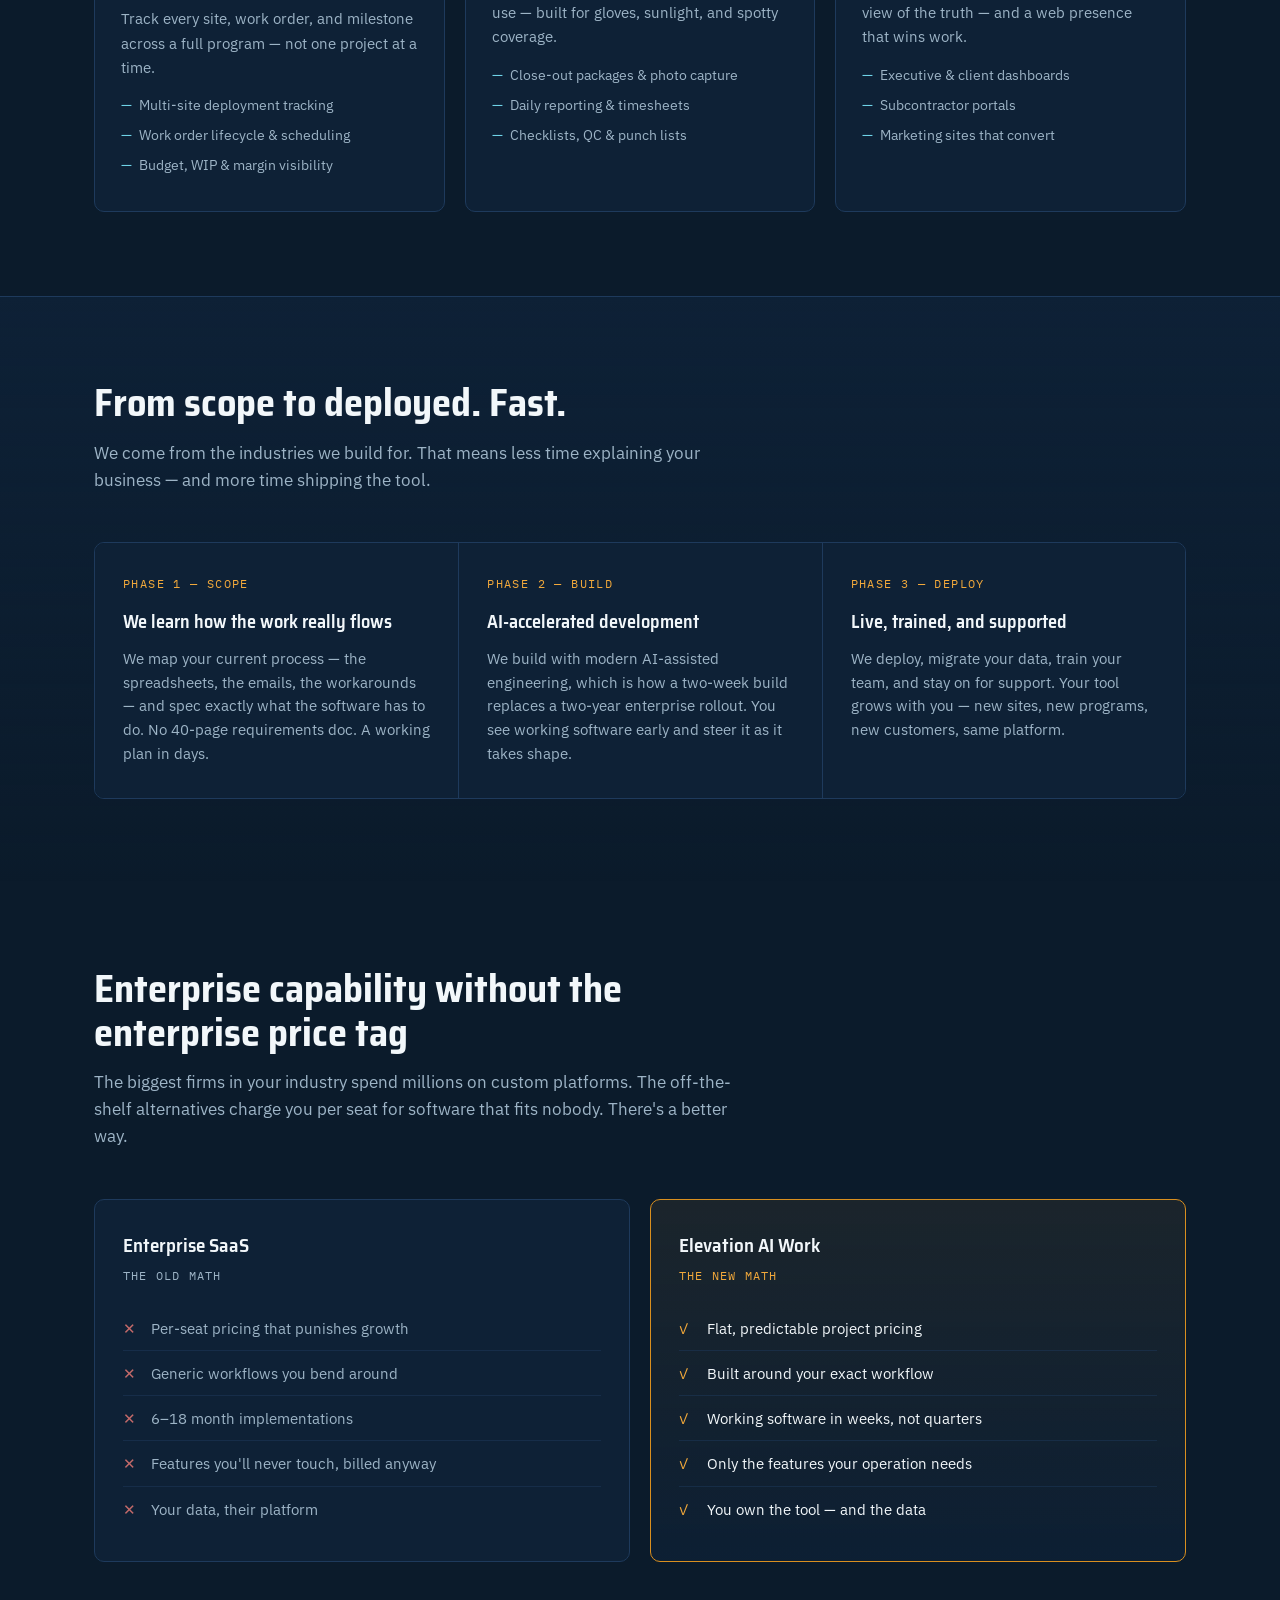
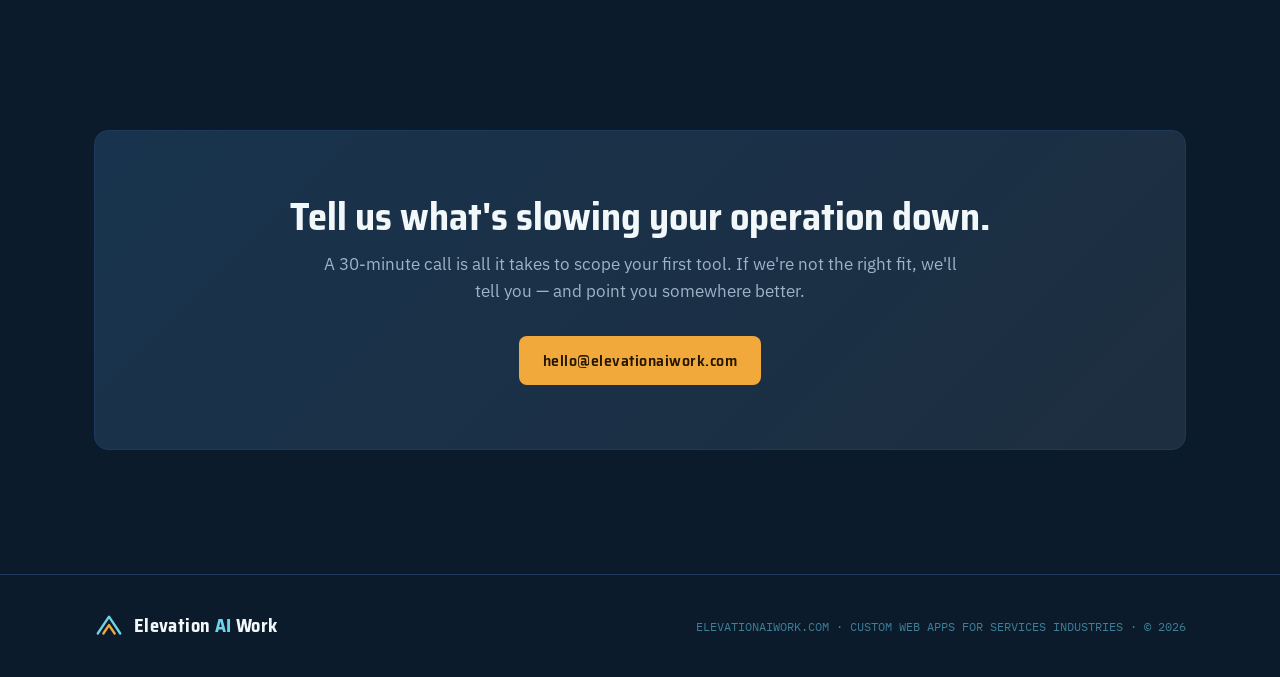
==== commit 25757eed: "Replace landing page with new Elevation AI Work design Self-contained page (inline CSS/JS); new cyan" ====
--- a/site/index.html
+++ b/site/index.html
@@ -1,299 +1,478 @@
-<!doctype html>
+<!DOCTYPE html>
 <html lang="en">
 <head>
-  <meta charset="utf-8">
-  <meta name="viewport" content="width=device-width, initial-scale=1">
-  <title>Elevation AI — Operations software for the people who build infrastructure</title>
-  <meta name="description" content="Elevation AI builds field-tested operations software for telecom and data-center construction: project controls, budgets, close-out, safety, QC, fleet and tools — designed with the crews who use it.">
-  <meta property="og:title" content="Elevation AI">
-  <meta property="og:description" content="Operations software for the people who build infrastructure.">
-  <meta property="og:type" content="website">
-  <meta property="og:url" content="https://elevationaiwork.com/">
-  <link rel="icon" href="assets/logo.svg" type="image/svg+xml">
-  <link rel="preconnect" href="https://fonts.googleapis.com">
-  <link rel="preconnect" href="https://fonts.gstatic.com" crossorigin>
-  <link href="https://fonts.googleapis.com/css2?family=Inter:wght@400;500;600;700;800&family=JetBrains+Mono:wght@500&display=swap" rel="stylesheet">
-  <link rel="stylesheet" href="assets/styles.css">
+<meta charset="UTF-8">
+<meta name="viewport" content="width=device-width, initial-scale=1.0">
+<title>Elevation AI Work — Enterprise-grade ops software for services businesses</title>
+<meta name="description" content="Custom web apps and deployment platforms for services industries. The tools the largest firms run on — built for small and mid-sized businesses at a fraction of the cost.">
+<meta property="og:title" content="Elevation AI Work">
+<meta property="og:description" content="Enterprise-grade ops software for services businesses — the tools the biggest firms run on, at a fraction of the cost.">
+<meta property="og:type" content="website">
+<meta property="og:url" content="https://elevationaiwork.com/">
+<meta property="og:image" content="https://elevationaiwork.com/assets/og.png">
+<meta property="og:image:width" content="1200">
+<meta property="og:image:height" content="630">
+<meta property="og:image:alt" content="Elevation AI Work — Enterprise-grade ops software for services businesses">
+<meta name="twitter:card" content="summary_large_image">
+<meta name="twitter:title" content="Elevation AI Work">
+<meta name="twitter:description" content="Enterprise-grade ops software for services businesses — the tools the biggest firms run on, at a fraction of the cost.">
+<meta name="twitter:image" content="https://elevationaiwork.com/assets/og.png">
+<link rel="canonical" href="https://elevationaiwork.com/">
+<link rel="icon" href="assets/logo.svg" type="image/svg+xml">
+<link rel="preconnect" href="https://fonts.googleapis.com">
+<link rel="preconnect" href="https://fonts.gstatic.com" crossorigin>
+<link href="https://fonts.googleapis.com/css2?family=Saira+SemiCondensed:wght@500;600;700&family=IBM+Plex+Sans:wght@400;500;600&family=IBM+Plex+Mono:wght@400;500&display=swap" rel="stylesheet">
+<style>
+:root{
+  --ink:#0B1B2B;
+  --panel:#102640;
+  --panel-2:#0E2136;
+  --line:#1E3A5C;
+  --draft:#6FD3E8;
+  --draft-dim:#3E7E96;
+  --paper:#F2F7FA;
+  --muted:#9DB4C6;
+  --amber:#F2A93B;
+  --amber-deep:#D98F1F;
+  --radius:10px;
+  --disp:'Saira SemiCondensed',sans-serif;
+  --body:'IBM Plex Sans',sans-serif;
+  --mono:'IBM Plex Mono',monospace;
+}
+*{margin:0;padding:0;box-sizing:border-box}
+html{scroll-behavior:smooth}
+body{
+  background:var(--ink);
+  color:var(--paper);
+  font-family:var(--body);
+  font-size:17px;
+  line-height:1.6;
+  -webkit-font-smoothing:antialiased;
+  overflow-x:hidden;
+}
+/* blueprint grid backdrop */
+body::before{
+  content:"";
+  position:fixed;inset:0;z-index:0;pointer-events:none;
+  background-image:
+    linear-gradient(rgba(111,211,232,.045) 1px, transparent 1px),
+    linear-gradient(90deg, rgba(111,211,232,.045) 1px, transparent 1px);
+  background-size:56px 56px;
+}
+main,header,footer{position:relative;z-index:1}
+.wrap{max-width:1140px;margin:0 auto;padding:0 24px}
+
+/* ---------- nav ---------- */
+nav{
+  position:sticky;top:0;z-index:50;
+  background:rgba(11,27,43,.85);
+  backdrop-filter:blur(10px);
+  border-bottom:1px solid var(--line);
+}
+.nav-inner{display:flex;align-items:center;justify-content:space-between;height:64px}
+.logo{display:flex;align-items:center;gap:10px;text-decoration:none;color:var(--paper)}
+.logo-mark{width:30px;height:30px;flex:0 0 auto}
+.logo-word{font-family:var(--disp);font-weight:700;font-size:1.15rem;letter-spacing:.02em}
+.logo-word span{color:var(--draft)}
+.nav-links{display:flex;gap:28px;align-items:center}
+.nav-links a{color:var(--muted);text-decoration:none;font-size:.92rem;font-weight:500;transition:color .15s}
+.nav-links a:hover,.nav-links a:focus-visible{color:var(--paper)}
+.btn{
+  display:inline-block;font-family:var(--disp);font-weight:600;font-size:1rem;
+  letter-spacing:.03em;text-decoration:none;border-radius:8px;
+  padding:12px 24px;transition:transform .15s, box-shadow .15s, background .15s;
+  cursor:pointer;border:none;
+}
+.btn-amber{background:var(--amber);color:#231602}
+.btn-amber:hover,.btn-amber:focus-visible{background:#FFBE55;transform:translateY(-1px);box-shadow:0 8px 24px rgba(242,169,59,.25)}
+.btn-ghost{border:1px solid var(--draft-dim);color:var(--draft);background:transparent}
+.btn-ghost:hover,.btn-ghost:focus-visible{border-color:var(--draft);background:rgba(111,211,232,.06)}
+.btn-sm{padding:9px 18px;font-size:.9rem}
+a:focus-visible,button:focus-visible{outline:2px solid var(--draft);outline-offset:3px}
+
+/* ---------- hero ---------- */
+.hero{padding:88px 0 72px}
+.hero-grid{display:grid;grid-template-columns:1.05fr .95fr;gap:56px;align-items:center}
+.eyebrow{
+  font-family:var(--mono);font-size:.78rem;letter-spacing:.14em;
+  text-transform:uppercase;color:var(--draft);
+  display:flex;align-items:center;gap:10px;margin-bottom:20px;
+}
+.eyebrow::before{content:"";width:28px;height:1px;background:var(--draft)}
+h1{
+  font-family:var(--disp);font-weight:700;
+  font-size:clamp(2.4rem,5vw,3.7rem);
+  line-height:1.06;letter-spacing:-.01em;margin-bottom:22px;
+}
+h1 em{font-style:normal;color:var(--amber)}
+.lede{font-size:1.15rem;color:var(--muted);max-width:34em;margin-bottom:34px}
+.hero-ctas{display:flex;gap:14px;flex-wrap:wrap}
+.hero-note{font-family:var(--mono);font-size:.78rem;color:var(--draft-dim);margin-top:18px}
+
+/* hero schematic */
+.schematic{
+  background:var(--panel);
+  border:1px solid var(--line);
+  border-radius:var(--radius);
+  padding:18px 18px 12px;
+  box-shadow:0 24px 60px rgba(0,0,0,.35);
+}
+.schematic-head{
+  display:flex;justify-content:space-between;align-items:center;
+  font-family:var(--mono);font-size:.72rem;letter-spacing:.1em;
+  color:var(--draft-dim);text-transform:uppercase;
+  border-bottom:1px solid var(--line);padding-bottom:10px;margin-bottom:6px;
+}
+.schematic-head b{color:var(--draft);font-weight:500}
+.schematic svg{width:100%;height:auto;display:block}
+.draw{stroke-dasharray:1200;stroke-dashoffset:1200;animation:draw 2.4s ease forwards}
+.draw.d2{animation-delay:.5s}
+.draw.d3{animation-delay:1s}
+.fade-in{opacity:0;animation:fadein .8s ease forwards}
+.fade-in.f1{animation-delay:1.2s}.fade-in.f2{animation-delay:1.6s}.fade-in.f3{animation-delay:2s}.fade-in.f4{animation-delay:2.4s}
+@keyframes draw{to{stroke-dashoffset:0}}
+@keyframes fadein{to{opacity:1}}
+
+/* ---------- section scaffolding ---------- */
+section{padding:84px 0}
+.sec-head{max-width:640px;margin-bottom:48px}
+h2{
+  font-family:var(--disp);font-weight:700;
+  font-size:clamp(1.7rem,3.4vw,2.4rem);line-height:1.15;margin-bottom:14px;
+}
+.sec-head p{color:var(--muted)}
+.alt{background:linear-gradient(180deg, rgba(16,38,64,.55), rgba(16,38,64,0));border-top:1px solid var(--line)}
+
+/* ---------- industries ---------- */
+.chip-row{display:flex;flex-wrap:wrap;gap:10px;margin-top:28px}
+.chip{
+  font-family:var(--mono);font-size:.8rem;color:var(--muted);
+  border:1px solid var(--line);border-radius:999px;padding:8px 16px;
+  background:rgba(16,38,64,.4);
+}
+.chip b{color:var(--draft);font-weight:500}
+
+/* ---------- build cards ---------- */
+.cards{display:grid;grid-template-columns:repeat(3,1fr);gap:20px}
+.card{
+  background:var(--panel-2);border:1px solid var(--line);
+  border-radius:var(--radius);padding:28px 26px;
+  transition:border-color .2s, transform .2s;
+}
+.card:hover{border-color:var(--draft-dim);transform:translateY(-3px)}
+.card-icon{width:38px;height:38px;margin-bottom:18px}
+.card h3{font-family:var(--disp);font-weight:600;font-size:1.2rem;margin-bottom:10px}
+.card p{color:var(--muted);font-size:.95rem}
+.card ul{list-style:none;margin-top:14px}
+.card li{
+  color:var(--muted);font-size:.9rem;padding-left:18px;position:relative;margin-bottom:7px;
+}
+.card li::before{content:"—";position:absolute;left:0;color:var(--draft)}
+
+/* ---------- process ---------- */
+.steps{display:grid;grid-template-columns:repeat(3,1fr);gap:0;border:1px solid var(--line);border-radius:var(--radius);overflow:hidden}
+.step{padding:32px 28px;background:var(--panel-2)}
+.step + .step{border-left:1px solid var(--line)}
+.step-tag{
+  font-family:var(--mono);font-size:.72rem;letter-spacing:.12em;text-transform:uppercase;
+  color:var(--amber);margin-bottom:14px;display:block;
+}
+.step h3{font-family:var(--disp);font-weight:600;font-size:1.15rem;margin-bottom:10px}
+.step p{color:var(--muted);font-size:.93rem}
+
+/* ---------- comparison ---------- */
+.compare{
+  display:grid;grid-template-columns:1fr 1fr;gap:20px;
+}
+.compare-col{
+  border:1px solid var(--line);border-radius:var(--radius);
+  padding:30px 28px;background:var(--panel-2);
+}
+.compare-col.win{border-color:var(--amber-deep);background:linear-gradient(180deg, rgba(242,169,59,.07), rgba(16,38,64,.4))}
+.compare-col h3{font-family:var(--disp);font-size:1.2rem;font-weight:600;margin-bottom:6px}
+.compare-col .sub{font-family:var(--mono);font-size:.75rem;letter-spacing:.1em;text-transform:uppercase;color:var(--muted);margin-bottom:20px}
+.compare-col.win .sub{color:var(--amber)}
+.compare-col ul{list-style:none}
+.compare-col li{padding:10px 0 10px 28px;position:relative;color:var(--muted);font-size:.95rem;border-bottom:1px solid rgba(30,58,92,.5)}
+.compare-col li:last-child{border-bottom:none}
+.compare-col li::before{position:absolute;left:0;font-family:var(--mono)}
+.compare-col.lose li::before{content:"✕";color:#C46A6A}
+.compare-col.win li::before{content:"✓";color:var(--amber)}
+.compare-col.win li{color:var(--paper)}
+
+/* ---------- CTA ---------- */
+.cta-band{
+  border:1px solid var(--line);border-radius:14px;
+  background:
+    linear-gradient(135deg, rgba(111,211,232,.08), rgba(242,169,59,.06)),
+    var(--panel);
+  padding:64px 48px;text-align:center;
+}
+.cta-band h2{margin-bottom:12px}
+.cta-band p{color:var(--muted);max-width:38em;margin:0 auto 30px}
+
+/* ---------- footer ---------- */
+footer{border-top:1px solid var(--line);padding:36px 0;margin-top:40px}
+.foot{display:flex;justify-content:space-between;align-items:center;gap:20px;flex-wrap:wrap}
+.foot small{color:var(--draft-dim);font-family:var(--mono);font-size:.75rem}
+
+/* ---------- reveal on scroll ---------- */
+.reveal{opacity:0;transform:translateY(18px);transition:opacity .6s ease, transform .6s ease}
+.reveal.on{opacity:1;transform:none}
+
+@media (prefers-reduced-motion: reduce){
+  html{scroll-behavior:auto}
+  .draw{animation:none;stroke-dashoffset:0}
+  .fade-in{animation:none;opacity:1}
+  .reveal{opacity:1;transform:none;transition:none}
+}
+@media (max-width: 900px){
+  .hero-grid{grid-template-columns:1fr;gap:40px}
+  .cards{grid-template-columns:1fr}
+  .steps{grid-template-columns:1fr}
+  .step + .step{border-left:none;border-top:1px solid var(--line)}
+  .compare{grid-template-columns:1fr}
+  .nav-links a:not(.btn){display:none}
+  section{padding:60px 0}
+  .cta-band{padding:44px 24px}
+}
+</style>
 </head>
 <body>
-  <a class="skip" href="#main">Skip to content</a>
-
-  <header class="nav" id="top">
-    <div class="wrap nav__inner">
-      <a class="brand" href="#top" aria-label="Elevation AI home">
-        <img src="assets/logo.svg" alt="" width="32" height="32">
-        <span>Elevation<b>AI</b></span>
-      </a>
-      <nav class="nav__links" aria-label="Primary">
-        <a href="#products">Products</a>
-        <a href="#approach">Approach</a>
-        <a href="#insights">Insights</a>
-        <a href="#about">About</a>
-      </nav>
-      <a class="btn btn--primary btn--sm" href="#contact">Talk to us</a>
-      <button class="nav__toggle" aria-expanded="false" aria-controls="mobile-menu" aria-label="Open menu">
-        <span></span><span></span><span></span>
-      </button>
-    </div>
-    <div class="nav__mobile" id="mobile-menu" hidden>
-      <a href="#products">Products</a>
-      <a href="#approach">Approach</a>
-      <a href="#insights">Insights</a>
-      <a href="#about">About</a>
-      <a href="#contact" class="btn btn--primary">Talk to us</a>
-    </div>
-  </header>
-
-  <main id="main">
-
-    <!-- HERO -->
-    <section class="hero">
-      <div class="hero__bg" aria-hidden="true"></div>
-      <div class="wrap hero__inner">
-        <p class="eyebrow"><span class="dot"></span> Telecom &middot; Data centers &middot; Field operations</p>
-        <h1>Operations software for the people who <span class="grad">build infrastructure.</span></h1>
-        <p class="lede">Elevation AI designs and ships the tools crews, PMs and owners actually use — project controls, budgets, close-out, safety, QC, fleet and tools — built with AI, tested in the field, and live in weeks instead of quarters.</p>
-        <div class="hero__cta">
-          <a class="btn btn--primary" href="#contact">Start a conversation</a>
-          <a class="btn btn--ghost" href="#products">See what we've built <span aria-hidden="true">&rarr;</span></a>
-        </div>
-        <ul class="hero__stats" aria-label="At a glance">
-          <li><strong>7+</strong><span>production systems shipped</span></li>
-          <li><strong>Days</strong><span>from problem to working software</span></li>
-          <li><strong>Field-first</strong><span>mobile, offline-tolerant, crew-proof</span></li>
+
+<nav>
+  <div class="wrap nav-inner">
+    <a class="logo" href="#top" aria-label="Elevation AI Work home">
+      <svg class="logo-mark" viewBox="0 0 32 32" fill="none" aria-hidden="true">
+        <path d="M4 24 L16 6 L28 24" stroke="#6FD3E8" stroke-width="2.5" stroke-linecap="round" stroke-linejoin="round"/>
+        <path d="M10 24 L16 15 L22 24" stroke="#F2A93B" stroke-width="2.5" stroke-linecap="round" stroke-linejoin="round"/>
+      </svg>
+      <span class="logo-word">Elevation <span>AI</span> Work</span>
+    </a>
+    <div class="nav-links">
+      <a href="#build">What we build</a>
+      <a href="#process">Process</a>
+      <a href="#why">Why us</a>
+      <a href="#contact" class="btn btn-amber btn-sm">Start a project</a>
+    </div>
+  </div>
+</nav>
+
+<main id="top">
+
+<!-- ============ HERO ============ -->
+<header class="hero">
+  <div class="wrap hero-grid">
+    <div>
+      <span class="eyebrow">Custom web apps · Services industries</span>
+      <h1>The tools the biggest firms run on. <em>At a fraction of the cost.</em></h1>
+      <p class="lede">We design, build, and deploy custom web applications for services businesses that live on project management and large-scale deployments — field operations, work order tracking, close-out, and reporting that fit the way your crews actually work.</p>
+      <div class="hero-ctas">
+        <a class="btn btn-amber" href="#contact">Start a project</a>
+        <a class="btn btn-ghost" href="#build">See what we build</a>
+      </div>
+      <p class="hero-note">Built for small &amp; mid-sized operators. No enterprise seat licenses. No per-user tax.</p>
+    </div>
+
+    <figure class="schematic" aria-label="Deployment program schematic">
+      <div class="schematic-head"><b>DEPLOYMENT PLAN — REV C</b><span>ELEV-AI-001</span></div>
+      <svg viewBox="0 0 520 360" fill="none" role="img" aria-hidden="true">
+        <!-- gantt bars -->
+        <g font-family="'IBM Plex Mono',monospace" font-size="11" fill="#9DB4C6">
+          <text x="16" y="42">SCOPE</text>
+          <text x="16" y="84">BUILD</text>
+          <text x="16" y="126">DEPLOY</text>
+          <text x="16" y="168">CLOSE-OUT</text>
+        </g>
+        <line class="draw" x1="100" y1="20" x2="100" y2="185" stroke="#1E3A5C" stroke-width="1"/>
+        <rect class="fade-in f1" x="100" y="30" width="110" height="16" rx="3" fill="#3E7E96"/>
+        <rect class="fade-in f2" x="150" y="72" width="180" height="16" rx="3" fill="#6FD3E8"/>
+        <rect class="fade-in f3" x="270" y="114" width="170" height="16" rx="3" fill="#F2A93B"/>
+        <rect class="fade-in f4" x="380" y="156" width="120" height="16" rx="3" fill="#3E7E96"/>
+        <!-- divider -->
+        <line class="draw d2" x1="16" y1="205" x2="504" y2="205" stroke="#1E3A5C" stroke-width="1"/>
+        <!-- site network -->
+        <g class="draw d2" stroke="#6FD3E8" stroke-width="1.5">
+          <path d="M70 300 L170 250 L290 295 L400 240 L460 285"/>
+        </g>
+        <g class="fade-in f2">
+          <circle cx="70" cy="300" r="7" fill="#0B1B2B" stroke="#6FD3E8" stroke-width="2"/>
+          <circle cx="170" cy="250" r="7" fill="#0B1B2B" stroke="#6FD3E8" stroke-width="2"/>
+          <circle cx="290" cy="295" r="7" fill="#0B1B2B" stroke="#F2A93B" stroke-width="2"/>
+          <circle cx="400" cy="240" r="7" fill="#0B1B2B" stroke="#6FD3E8" stroke-width="2"/>
+          <circle cx="460" cy="285" r="7" fill="#0B1B2B" stroke="#6FD3E8" stroke-width="2"/>
+        </g>
+        <g class="fade-in f3" font-family="'IBM Plex Mono',monospace" font-size="10" fill="#9DB4C6">
+          <text x="52" y="325">SITE 01</text>
+          <text x="150" y="235">SITE 02</text>
+          <text x="266" y="320">SITE 03</text>
+          <text x="380" y="225">SITE 04</text>
+          <text x="440" y="310">SITE 05</text>
+        </g>
+        <g class="fade-in f4" font-family="'IBM Plex Mono',monospace" font-size="10">
+          <rect x="330" y="330" width="174" height="22" rx="4" fill="#102640" stroke="#1E3A5C"/>
+          <text x="340" y="345" fill="#F2A93B">▲ 5 SITES · ON SCHEDULE</text>
+        </g>
+      </svg>
+    </figure>
+  </div>
+</header>
+
+<!-- ============ INDUSTRIES ============ -->
+<section class="alt reveal" id="industries">
+  <div class="wrap">
+    <div class="sec-head">
+      <h2>Built for the businesses that build everything else.</h2>
+      <p>If your work runs on work orders, crews, sites, and deadlines — and your software runs on spreadsheets and email — you're exactly who we build for.</p>
+    </div>
+    <div class="chip-row">
+      <span class="chip"><b>▸</b> Telecom &amp; wireless construction</span>
+      <span class="chip"><b>▸</b> Fiber &amp; utility contractors</span>
+      <span class="chip"><b>▸</b> Electrical &amp; mechanical</span>
+      <span class="chip"><b>▸</b> Field services &amp; maintenance</span>
+      <span class="chip"><b>▸</b> Environmental &amp; civil</span>
+      <span class="chip"><b>▸</b> Multi-site program operators</span>
+    </div>
+  </div>
+</section>
+
+<!-- ============ WHAT WE BUILD ============ -->
+<section id="build" class="reveal">
+  <div class="wrap">
+    <div class="sec-head">
+      <h2>What we build</h2>
+      <p>Purpose-built software that replaces the patchwork — the shared spreadsheets, the enterprise tools you only use 10% of, and the paper still riding around in trucks.</p>
+    </div>
+    <div class="cards">
+      <div class="card">
+        <svg class="card-icon" viewBox="0 0 38 38" fill="none" aria-hidden="true"><rect x="3" y="5" width="32" height="24" rx="3" stroke="#6FD3E8" stroke-width="2"/><line x1="3" y1="12" x2="35" y2="12" stroke="#6FD3E8" stroke-width="2"/><rect x="8" y="17" width="10" height="3" fill="#F2A93B"/><rect x="8" y="23" width="16" height="3" fill="#3E7E96"/></svg>
+        <h3>Project &amp; program management apps</h3>
+        <p>Track every site, work order, and milestone across a full program — not one project at a time.</p>
+        <ul>
+          <li>Multi-site deployment tracking</li>
+          <li>Work order lifecycle &amp; scheduling</li>
+          <li>Budget, WIP &amp; margin visibility</li>
         </ul>
       </div>
-    </section>
-
-    <!-- PROBLEM -->
-    <section class="band">
-      <div class="wrap band__grid">
-        <div>
-          <h2 class="h2">The work is hard enough. The software shouldn't be.</h2>
-        </div>
-        <div class="band__copy">
-          <p>Infrastructure builders run on spreadsheets, group texts, PDFs and memory. Budgets drift. Close-out packages take months. Safety, QC and fleet live in binders nobody opens until an audit. Off-the-shelf platforms are either built for vertical construction or priced for enterprises with an IT department.</p>
-          <p>We build the missing layer: purpose-built operations software for telecom and data-center contractors — fast, affordable, and shaped around how the work actually happens.</p>
-        </div>
-      </div>
-    </section>
-
-    <!-- PRODUCTS -->
-    <section class="section" id="products">
-      <div class="wrap">
-        <div class="section__head">
-          <p class="kicker">What we've built</p>
-          <h2 class="h2">One platform, end to end — from the first work order to the last close-out photo.</h2>
-          <p class="sub">Every product below is running in production today. Each started as a real problem on a real job.</p>
-        </div>
-
-        <div class="grid grid--3">
-          <article class="card card--feature">
-            <div class="card__icon" aria-hidden="true">
-              <svg viewBox="0 0 24 24"><path d="M3 3h18v4H3zM3 10h11v11H3zM17 10h4v11h-4z"/></svg>
-            </div>
-            <h3>PNET Platform</h3>
-            <p>Unified project management for contractors: projects, work orders, roles and permissions, with Budget, Close-Out, Safety, QC Dashboard, Fleet and Tools as first-class sections.</p>
-            <ul class="tags"><li>Project controls</li><li>RBAC</li><li>Multi-section</li></ul>
-          </article>
-
-          <article class="card">
-            <div class="card__icon" aria-hidden="true">
-              <svg viewBox="0 0 24 24"><path d="M4 19h16M6 16V9M10 16V5M14 16v-6M18 16V7"/></svg>
-            </div>
-            <h3>Budget Workbench</h3>
-            <p>Live budget vs. actuals, change tracking and forecasting — the numbers the PM needs on Monday, not at month-end.</p>
-            <ul class="tags"><li>Budgets</li><li>Forecasting</li></ul>
-          </article>
-
-          <article class="card">
-            <div class="card__icon" aria-hidden="true">
-              <svg viewBox="0 0 24 24"><path d="M9 12l2 2 4-4M5 4h14v16H5z"/></svg>
-            </div>
-            <h3>Close-Out Portal</h3>
-            <p>Scope-item state machines, photo documentation and approval workflows that turn a months-long close-out into a checklist.</p>
-            <ul class="tags"><li>Close-out</li><li>Approvals</li></ul>
-          </article>
-
-          <article class="card">
-            <div class="card__icon" aria-hidden="true">
-              <svg viewBox="0 0 24 24"><path d="M12 3l8 4v5c0 5-3.5 8-8 9-4.5-1-8-4-8-9V7z"/></svg>
-            </div>
-            <h3>Safety &amp; QC Dashboards</h3>
-            <p>Inspections, incidents, timeliness and quality gates on one screen — owned by the people accountable for them.</p>
-            <ul class="tags"><li>Safety</li><li>Quality</li></ul>
-          </article>
-
-          <article class="card">
-            <div class="card__icon" aria-hidden="true">
-              <svg viewBox="0 0 24 24"><path d="M3 13l2-5h10l4 5h2v4H3zM7 20a2 2 0 100-4 2 2 0 000 4zM17 20a2 2 0 100-4 2 2 0 000 4z"/></svg>
-            </div>
-            <h3>Fleet &amp; Tools</h3>
-            <p>A register for vehicles and heavy equipment — registrations, services, inspections with due dates — plus a check-out ledger for who has which tool.</p>
-            <ul class="tags"><li>Assets</li><li>Check-out</li></ul>
-          </article>
-
-          <article class="card">
-            <div class="card__icon" aria-hidden="true">
-              <svg viewBox="0 0 24 24"><path d="M7 3h10v18H7zM10 18h4"/></svg>
-            </div>
-            <h3>Field Reports</h3>
-            <p>A mobile PWA for daily crew reports with GPS-stamped photos and AI-written daily and weekly summaries emailed to the office.</p>
-            <ul class="tags"><li>Mobile PWA</li><li>AI summaries</li></ul>
-          </article>
-
-          <article class="card">
-            <div class="card__icon" aria-hidden="true">
-              <svg viewBox="0 0 24 24"><path d="M4 6h16M4 12h16M4 18h16M8 3v18"/></svg>
-            </div>
-            <h3>DC Ops</h3>
-            <p>Data-center splicing and production tracking: work orders, production entries and attendance — migrated from legacy sheets without losing a row.</p>
-            <ul class="tags"><li>Fiber splicing</li><li>Production</li></ul>
-          </article>
-
-          <article class="card card--soon">
-            <div class="card__icon" aria-hidden="true">
-              <svg viewBox="0 0 24 24"><path d="M8 12a4 4 0 108 0 4 4 0 00-8 0zM2 12h3M19 12h3M12 2v3M12 19v3"/></svg>
-            </div>
-            <h3>Agora <span class="pill">In development</span></h3>
-            <p>B2B matchmaking where AI agents represent each company, interview each other and pre-qualify the fit — so humans only meet when it's worth it.</p>
-            <ul class="tags"><li>AI agents</li><li>Partner discovery</li></ul>
-          </article>
-        </div>
-      </div>
-    </section>
-
-    <!-- APPROACH -->
-    <section class="section section--alt" id="approach">
-      <div class="wrap">
-        <div class="section__head">
-          <p class="kicker">How we work</p>
-          <h2 class="h2">Built by an operator, accelerated by AI.</h2>
-          <p class="sub">We are not a software vendor that learned construction. We are infrastructure people who learned to ship software — fast.</p>
-        </div>
-        <ol class="steps">
-          <li>
-            <span class="steps__num">01</span>
-            <h3>Start from the job, not the roadmap</h3>
-            <p>Every tool begins with a concrete problem on a live project: a close-out that stalled, a budget nobody trusted, a tool that walked off. We scope the smallest thing that fixes it.</p>
-          </li>
-          <li>
-            <span class="steps__num">02</span>
-            <h3>Design with the people who will use it</h3>
-            <p>Foremen, PMs, fleet and tools managers, owners. Roles and permissions mirror the org chart. If a screen doesn't survive a muddy phone at 6 a.m., it goes back.</p>
-          </li>
-          <li>
-            <span class="steps__num">03</span>
-            <h3>Ship with AI, verify like engineers</h3>
-            <p>We build with AI agents and modern tooling, so working software lands in days. Then it's type-checked, smoke-tested end to end, and browser-driven before anyone in the field sees it.</p>
-          </li>
-          <li>
-            <span class="steps__num">04</span>
-            <h3>Run it in production, keep improving</h3>
-            <p>Hosted, monitored and iterated. When the work changes, the software changes with it — without a change-order negotiation.</p>
-          </li>
-        </ol>
-      </div>
-    </section>
-
-    <!-- INSIGHTS -->
-    <section class="section" id="insights">
-      <div class="wrap">
-        <div class="section__head section__head--row">
-          <div>
-            <p class="kicker">Insights</p>
-            <h2 class="h2">Field notes on power, fiber and delivery risk.</h2>
-          </div>
-          <p class="sub">Technical journals and case studies for owners, GCs and contractors building at AI scale.</p>
-        </div>
-        <div class="grid grid--3">
-          <a class="post" href="#contact">
-            <span class="post__type">Monthly journal &middot; July 2026</span>
-            <h3>When power becomes the schedule path</h3>
-            <p>PJM large-load rules, FERC's June orders, and why utility service now belongs in the same risk register as switchgear and commissioning.</p>
-            <span class="post__more">Request a copy &rarr;</span>
-          </a>
-          <a class="post" href="#contact">
-            <span class="post__type">Case study</span>
-            <h3>Brownfield power sites for AI data centers</h3>
-            <p>Why retired generation and industrial sites are back on the map — and what the interconnection reality looks like.</p>
-            <span class="post__more">Request a copy &rarr;</span>
-          </a>
-          <a class="post" href="#contact">
-            <span class="post__type">Case study</span>
-            <h3>Fiber density at AI scale</h3>
-            <p>What GPU-cluster topologies do to splice counts, entrance facilities and the labor plan.</p>
-            <span class="post__more">Request a copy &rarr;</span>
-          </a>
-        </div>
-      </div>
-    </section>
-
-    <!-- ABOUT -->
-    <section class="section section--alt" id="about">
-      <div class="wrap about">
-        <div class="about__media" aria-hidden="true">
-          <div class="about__mark">
-            <img src="assets/logo.svg" alt="" width="120" height="120">
-          </div>
-        </div>
-        <div>
-          <p class="kicker">About</p>
-          <h2 class="h2">Founded by Tim Ryan.</h2>
-          <p>Tim has spent his career in telecom and data-center construction — from splicing fiber to running projects and close-outs for national carriers and hyperscale owners. Elevation AI grew out of a simple frustration: the software the industry was handed never matched the work.</p>
-          <p>Today Elevation AI pairs that operating experience with AI-assisted engineering to deliver tools in weeks, priced for contractors — not enterprises.</p>
-          <p class="about__quote">“If it doesn't help the crew on Monday morning, it isn't finished.”</p>
-        </div>
-      </div>
-    </section>
-
-    <!-- CONTACT -->
-    <section class="cta" id="contact">
-      <div class="wrap cta__inner">
-        <div>
-          <h2 class="h2">Have a problem on a job that software should have solved by now?</h2>
-          <p class="sub">Tell us what's slowing your team down. We'll come back with a plan — usually within two business days.</p>
-        </div>
-        <div class="cta__actions">
-          <a class="btn btn--primary btn--lg" href="mailto:hello@elevationaiwork.com?subject=Elevation%20AI%20inquiry">hello@elevationaiwork.com</a>
-          <a class="btn btn--ghost btn--lg" href="https://dcops.elevationaiwork.com" rel="noopener">See DC Ops live &rarr;</a>
-        </div>
-      </div>
-    </section>
-  </main>
-
-  <footer class="footer">
-    <div class="wrap footer__inner">
-      <a class="brand brand--sm" href="#top">
-        <img src="assets/logo.svg" alt="" width="24" height="24">
-        <span>Elevation<b>AI</b></span>
-      </a>
-      <p>&copy; <span id="year">2026</span> Elevation AI. Operations software for the people who build infrastructure.</p>
-      <nav aria-label="Footer">
-        <a href="#products">Products</a>
-        <a href="#approach">Approach</a>
-        <a href="#insights">Insights</a>
-        <a href="#contact">Contact</a>
-      </nav>
-    </div>
-  </footer>
-
-  <script>
-    (function () {
-      var btn = document.querySelector('.nav__toggle');
-      var menu = document.getElementById('mobile-menu');
-      btn.addEventListener('click', function () {
-        var open = btn.getAttribute('aria-expanded') === 'true';
-        btn.setAttribute('aria-expanded', String(!open));
-        btn.setAttribute('aria-label', open ? 'Open menu' : 'Close menu');
-        menu.hidden = open;
-        document.body.classList.toggle('menu-open', !open);
-      });
-      menu.addEventListener('click', function (e) {
-        if (e.target.tagName === 'A') btn.click();
-      });
-      document.getElementById('year').textContent = new Date().getFullYear();
-    })();
-  </script>
+      <div class="card">
+        <svg class="card-icon" viewBox="0 0 38 38" fill="none" aria-hidden="true"><rect x="11" y="3" width="16" height="32" rx="3" stroke="#6FD3E8" stroke-width="2"/><line x1="16" y1="30" x2="22" y2="30" stroke="#F2A93B" stroke-width="2.5" stroke-linecap="round"/><rect x="15" y="9" width="8" height="8" rx="1" fill="#3E7E96"/></svg>
+        <h3>Field &amp; crew tools</h3>
+        <p>Mobile-first tools your crews will actually use — built for gloves, sunlight, and spotty coverage.</p>
+        <ul>
+          <li>Close-out packages &amp; photo capture</li>
+          <li>Daily reporting &amp; timesheets</li>
+          <li>Checklists, QC &amp; punch lists</li>
+        </ul>
+      </div>
+      <div class="card">
+        <svg class="card-icon" viewBox="0 0 38 38" fill="none" aria-hidden="true"><path d="M5 30 L13 18 L21 24 L33 8" stroke="#F2A93B" stroke-width="2.5" stroke-linecap="round" stroke-linejoin="round"/><line x1="5" y1="34" x2="33" y2="34" stroke="#6FD3E8" stroke-width="2"/></svg>
+        <h3>Dashboards, portals &amp; websites</h3>
+        <p>Give owners, customers, and subs one live view of the truth — and a web presence that wins work.</p>
+        <ul>
+          <li>Executive &amp; client dashboards</li>
+          <li>Subcontractor portals</li>
+          <li>Marketing sites that convert</li>
+        </ul>
+      </div>
+    </div>
+  </div>
+</section>
+
+<!-- ============ PROCESS ============ -->
+<section id="process" class="alt reveal">
+  <div class="wrap">
+    <div class="sec-head">
+      <h2>From scope to deployed. Fast.</h2>
+      <p>We come from the industries we build for. That means less time explaining your business — and more time shipping the tool.</p>
+    </div>
+    <div class="steps">
+      <div class="step">
+        <span class="step-tag">Phase 1 — Scope</span>
+        <h3>We learn how the work really flows</h3>
+        <p>We map your current process — the spreadsheets, the emails, the workarounds — and spec exactly what the software has to do. No 40-page requirements doc. A working plan in days.</p>
+      </div>
+      <div class="step">
+        <span class="step-tag">Phase 2 — Build</span>
+        <h3>AI-accelerated development</h3>
+        <p>We build with modern AI-assisted engineering, which is how a two-week build replaces a two-year enterprise rollout. You see working software early and steer it as it takes shape.</p>
+      </div>
+      <div class="step">
+        <span class="step-tag">Phase 3 — Deploy</span>
+        <h3>Live, trained, and supported</h3>
+        <p>We deploy, migrate your data, train your team, and stay on for support. Your tool grows with you — new sites, new programs, new customers, same platform.</p>
+      </div>
+    </div>
+  </div>
+</section>
+
+<!-- ============ WHY ============ -->
+<section id="why" class="reveal">
+  <div class="wrap">
+    <div class="sec-head">
+      <h2>Enterprise capability without the enterprise price tag</h2>
+      <p>The biggest firms in your industry spend millions on custom platforms. The off-the-shelf alternatives charge you per seat for software that fits nobody. There's a better way.</p>
+    </div>
+    <div class="compare">
+      <div class="compare-col lose">
+        <h3>Enterprise SaaS</h3>
+        <div class="sub">The old math</div>
+        <ul>
+          <li>Per-seat pricing that punishes growth</li>
+          <li>Generic workflows you bend around</li>
+          <li>6–18 month implementations</li>
+          <li>Features you'll never touch, billed anyway</li>
+          <li>Your data, their platform</li>
+        </ul>
+      </div>
+      <div class="compare-col win">
+        <h3>Elevation AI Work</h3>
+        <div class="sub">The new math</div>
+        <ul>
+          <li>Flat, predictable project pricing</li>
+          <li>Built around your exact workflow</li>
+          <li>Working software in weeks, not quarters</li>
+          <li>Only the features your operation needs</li>
+          <li>You own the tool — and the data</li>
+        </ul>
+      </div>
+    </div>
+  </div>
+</section>
+
+<!-- ============ CTA ============ -->
+<section id="contact" class="reveal">
+  <div class="wrap">
+    <div class="cta-band">
+      <h2>Tell us what's slowing your operation down.</h2>
+      <p>A 30-minute call is all it takes to scope your first tool. If we're not the right fit, we'll tell you — and point you somewhere better.</p>
+      <a class="btn btn-amber" href="mailto:hello@elevationaiwork.com">hello@elevationaiwork.com</a>
+    </div>
+  </div>
+</section>
+
+</main>
+
+<footer>
+  <div class="wrap foot">
+    <a class="logo" href="#top" aria-label="Elevation AI Work home">
+      <svg class="logo-mark" viewBox="0 0 32 32" fill="none" aria-hidden="true">
+        <path d="M4 24 L16 6 L28 24" stroke="#6FD3E8" stroke-width="2.5" stroke-linecap="round" stroke-linejoin="round"/>
+        <path d="M10 24 L16 15 L22 24" stroke="#F2A93B" stroke-width="2.5" stroke-linecap="round" stroke-linejoin="round"/>
+      </svg>
+      <span class="logo-word">Elevation <span>AI</span> Work</span>
+    </a>
+    <small>ELEVATIONAIWORK.COM · CUSTOM WEB APPS FOR SERVICES INDUSTRIES · © 2026</small>
+  </div>
+</footer>
+
+<script>
+// scroll reveal
+const obs = new IntersectionObserver((entries)=>{
+  entries.forEach(e=>{ if(e.isIntersecting){ e.target.classList.add('on'); obs.unobserve(e.target);} });
+},{threshold:.12});
+document.querySelectorAll('.reveal').forEach(el=>obs.observe(el));
+</script>
+<!-- Cloudflare Web Analytics (cookie-free) -->
+<script defer src="https://static.cloudflareinsights.com/beacon.min.js" data-cf-beacon='{"token": "bd56ec2d668b4f5a9fb798005dfa0ae0"}'></script>
 </body>
 </html>
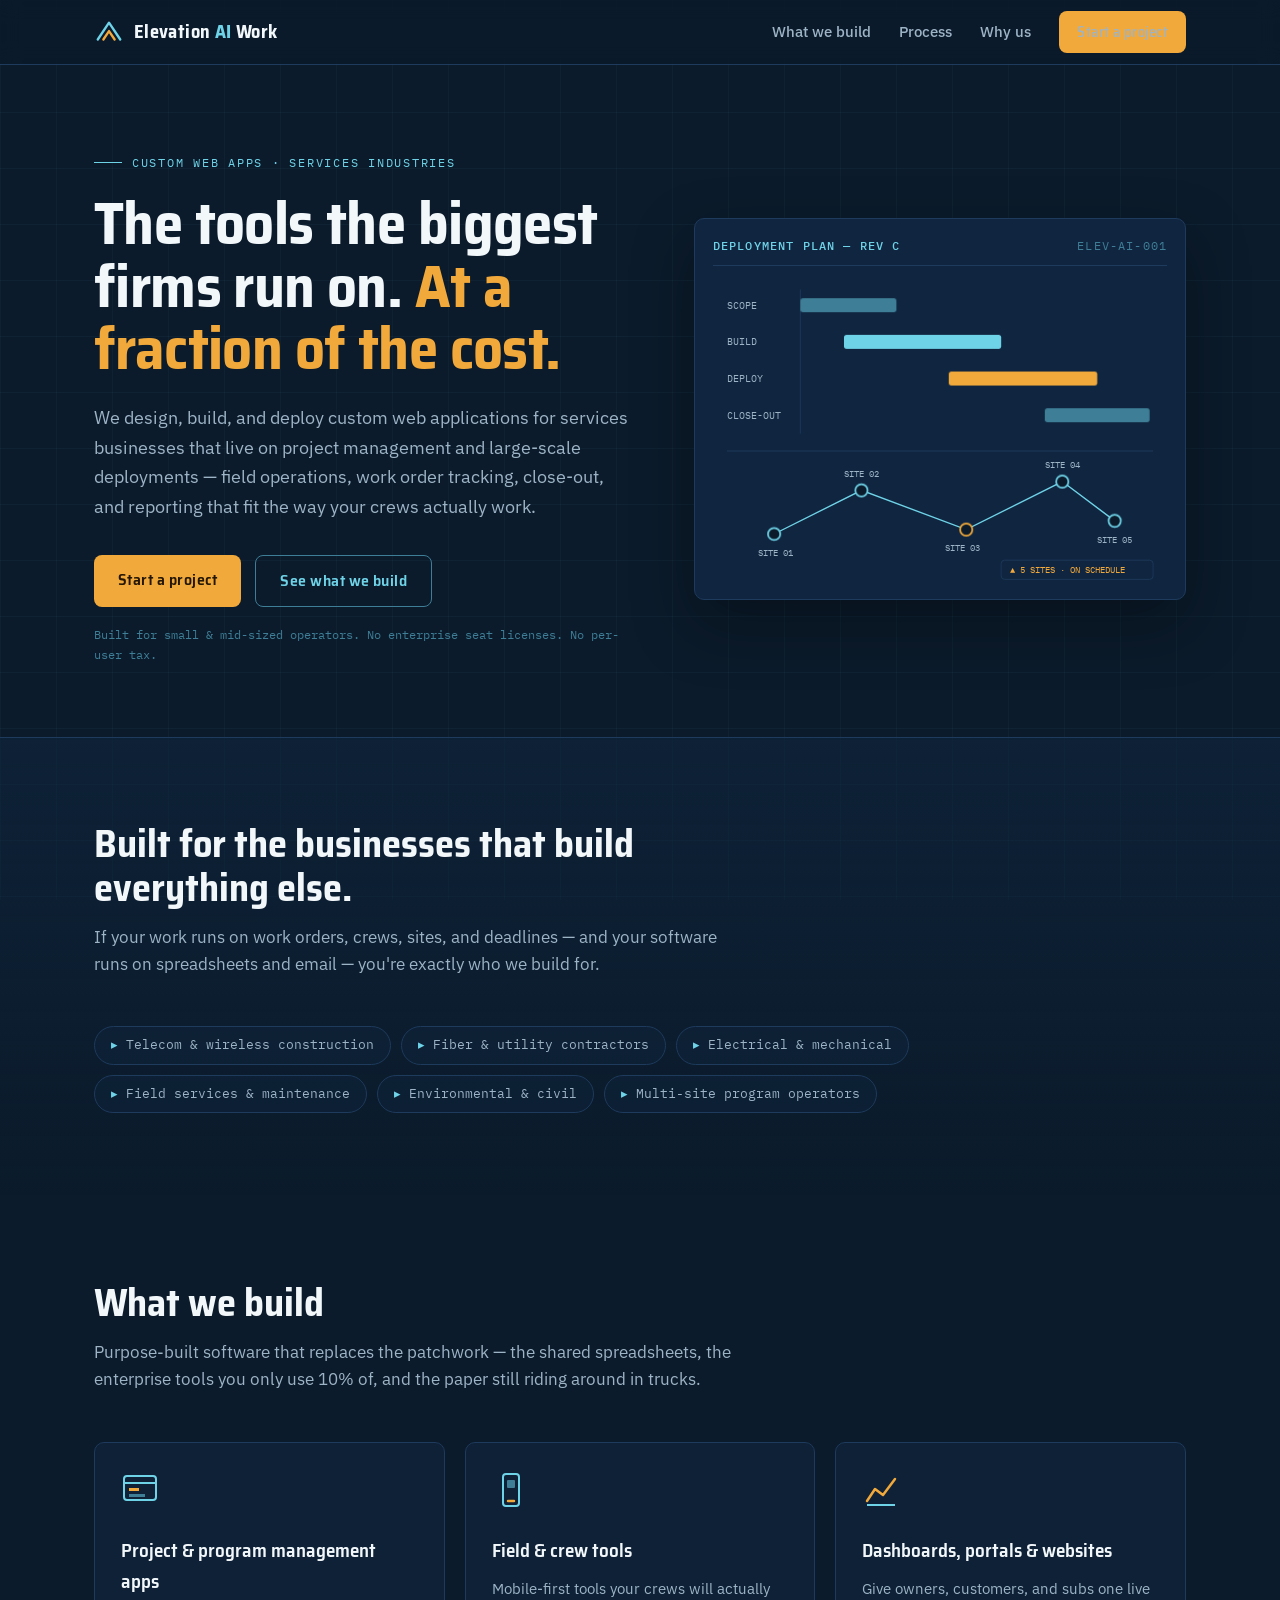
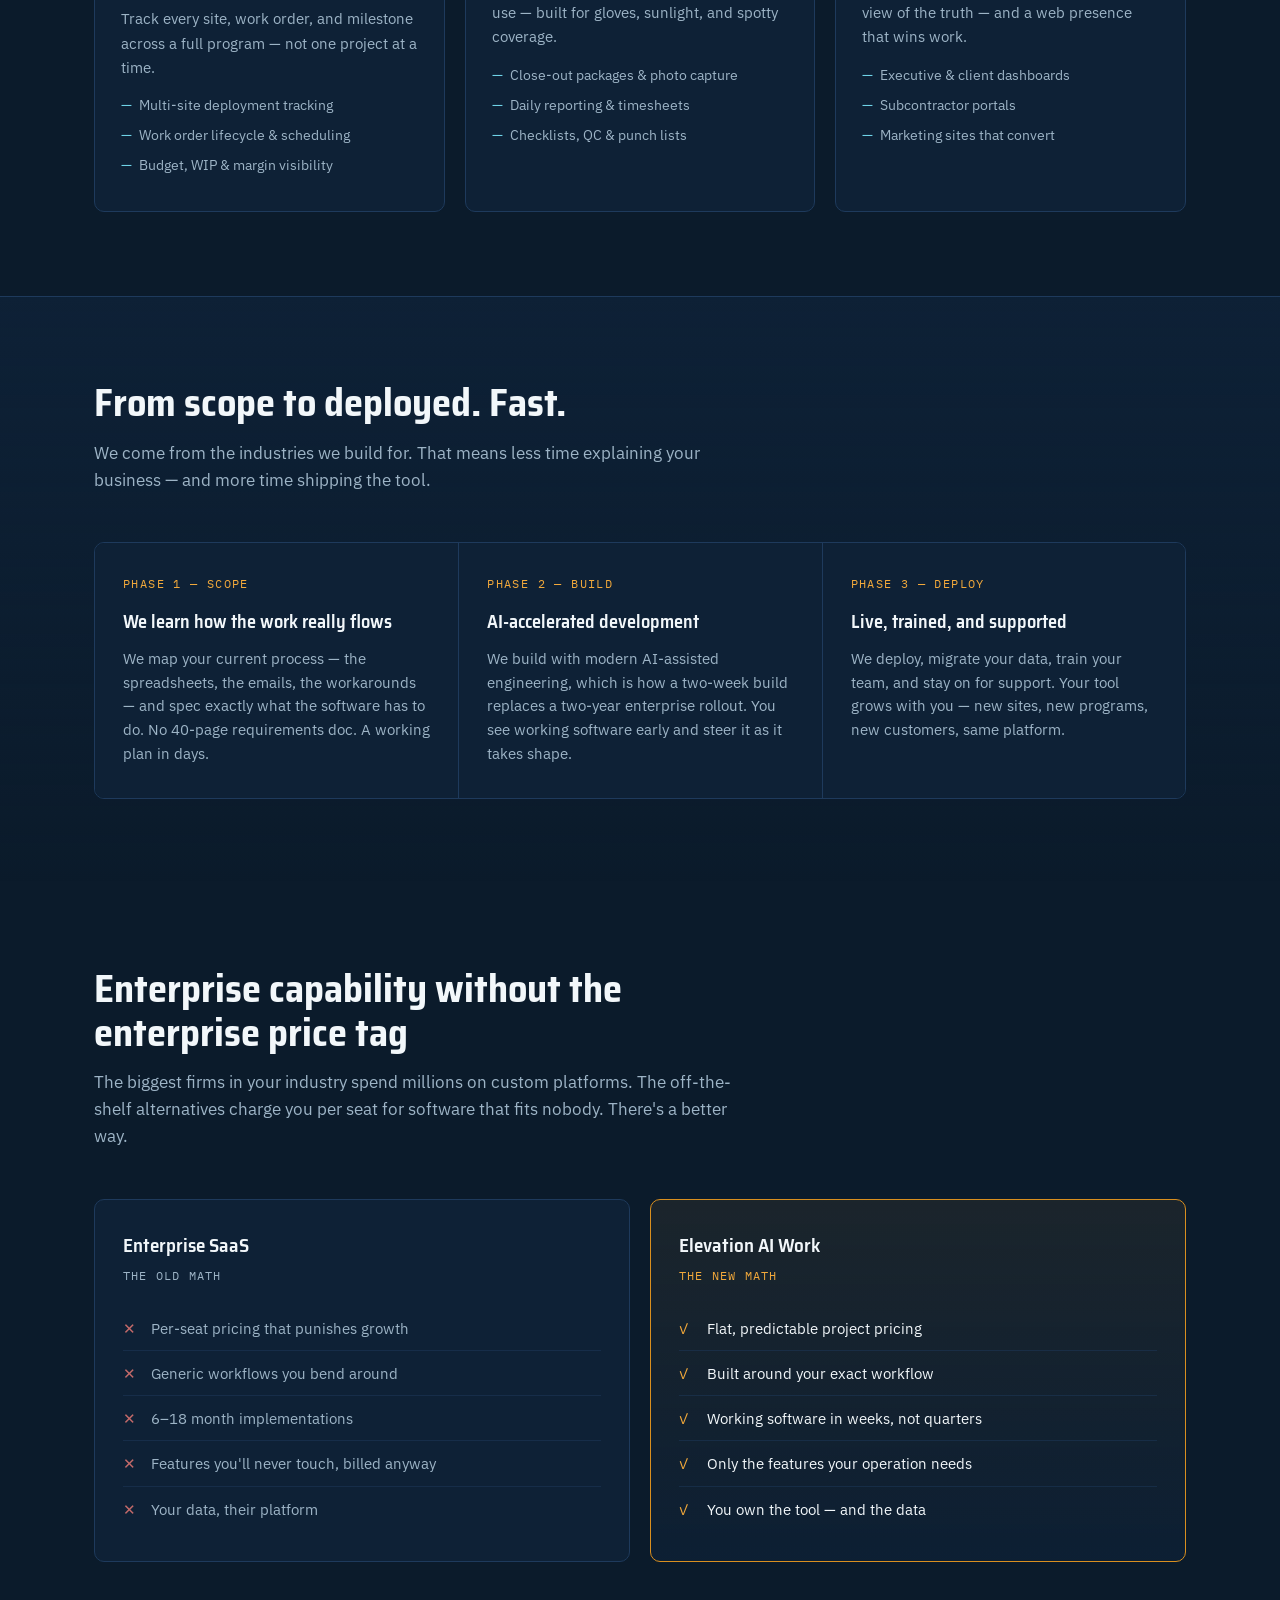
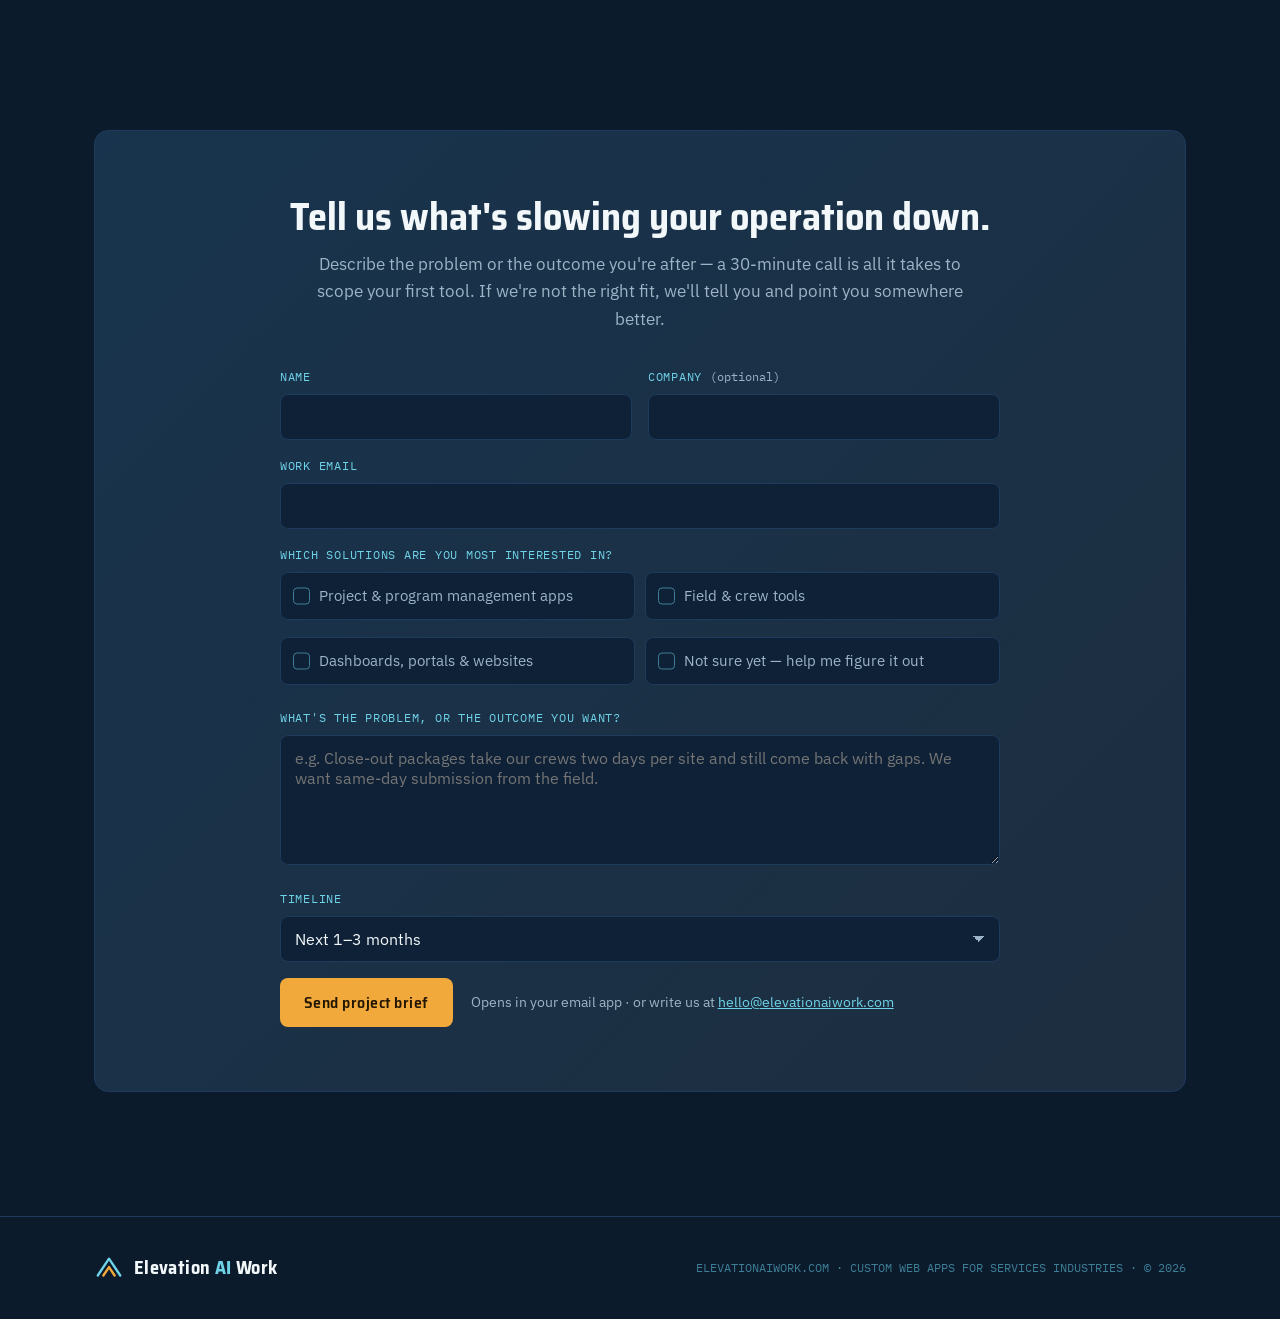
==== commit 57c2877f: "Replace contact mailto CTA with project-brief intake form Name/company/email, solution-interest chec" ====
--- a/site/index.html
+++ b/site/index.html
@@ -209,6 +209,45 @@
   padding:64px 48px;text-align:center;
 }
 .cta-band h2{margin-bottom:12px}
+/* ---------- intake form ---------- */
+.intake{max-width:720px;margin:34px auto 0;text-align:left}
+.intake .row{display:grid;grid-template-columns:1fr 1fr;gap:16px}
+.field{margin-bottom:16px}
+.field label{display:block;font-family:var(--mono);font-size:.78rem;letter-spacing:.06em;text-transform:uppercase;color:var(--draft);margin-bottom:7px}
+.field label .opt{color:var(--muted);text-transform:none;letter-spacing:0}
+.field input,.field select,.field textarea{
+  width:100%;background:var(--panel-2);border:1px solid var(--line);border-radius:8px;
+  color:var(--paper);font-family:var(--body);font-size:1rem;padding:12px 14px;
+  transition:border-color .15s, box-shadow .15s;
+}
+.field input:focus,.field select:focus,.field textarea:focus{
+  outline:none;border-color:var(--draft);box-shadow:0 0 0 3px rgba(111,211,232,.15);
+}
+.field textarea{min-height:130px;resize:vertical}
+.field select{appearance:none;-webkit-appearance:none;background-image:linear-gradient(45deg,transparent 50%,var(--muted) 50%),linear-gradient(135deg,var(--muted) 50%,transparent 50%);background-position:calc(100% - 20px) 50%,calc(100% - 14px) 50%;background-size:6px 6px;background-repeat:no-repeat}
+.choices{display:grid;grid-template-columns:1fr 1fr;gap:10px}
+.choice{position:relative}
+.choice input{position:absolute;opacity:0;inset:0;cursor:pointer}
+.choice span{
+  font-family:var(--body);text-transform:none;letter-spacing:0;
+  display:block;border:1px solid var(--line);border-radius:8px;background:var(--panel-2);
+  padding:11px 14px 11px 38px;font-size:.94rem;color:var(--muted);cursor:pointer;
+  transition:border-color .15s,color .15s,background .15s;
+}
+.choice span::before{
+  content:"";position:absolute;left:13px;top:50%;transform:translateY(-50%);
+  width:15px;height:15px;border:1.5px solid var(--draft-dim);border-radius:4px;transition:all .15s;
+}
+.choice input:checked + span{border-color:var(--draft);color:var(--paper);background:rgba(111,211,232,.07)}
+.choice input:checked + span::before{background:var(--amber);border-color:var(--amber);box-shadow:inset 0 0 0 3px var(--panel-2)}
+.choice input:focus-visible + span{box-shadow:0 0 0 3px rgba(111,211,232,.25)}
+.intake .actions{display:flex;align-items:center;gap:18px;flex-wrap:wrap;margin-top:6px}
+.form-note{font-size:.85rem;color:var(--muted)}
+.form-note a{color:var(--draft)}
+.form-status{display:none;margin-top:14px;font-size:.92rem;border:1px solid var(--line);border-left:3px solid var(--amber);border-radius:8px;background:var(--panel-2);padding:12px 16px;color:var(--paper)}
+.form-status.show{display:block}
+.form-status button{background:none;border:none;color:var(--draft);font:inherit;cursor:pointer;text-decoration:underline;padding:0}
+@media (max-width:640px){.intake .row,.choices{grid-template-columns:1fr}}
 .cta-band p{color:var(--muted);max-width:38em;margin:0 auto 30px}
 
 /* ---------- footer ---------- */
@@ -444,8 +483,49 @@
   <div class="wrap">
     <div class="cta-band">
       <h2>Tell us what's slowing your operation down.</h2>
-      <p>A 30-minute call is all it takes to scope your first tool. If we're not the right fit, we'll tell you — and point you somewhere better.</p>
-      <a class="btn btn-amber" href="mailto:hello@elevationaiwork.com">hello@elevationaiwork.com</a>
+      <p>Describe the problem or the outcome you're after — a 30-minute call is all it takes to scope your first tool. If we're not the right fit, we'll tell you and point you somewhere better.</p>
+      <form class="intake" id="intake" novalidate>
+        <div class="row">
+          <div class="field">
+            <label for="f-name">Name</label>
+            <input id="f-name" name="name" type="text" autocomplete="name" required>
+          </div>
+          <div class="field">
+            <label for="f-company">Company <span class="opt">(optional)</span></label>
+            <input id="f-company" name="company" type="text" autocomplete="organization">
+          </div>
+        </div>
+        <div class="field">
+          <label for="f-email">Work email</label>
+          <input id="f-email" name="email" type="email" autocomplete="email" required>
+        </div>
+        <div class="field">
+          <label>Which solutions are you most interested in?</label>
+          <div class="choices">
+            <label class="choice"><input type="checkbox" name="solution" value="Project &amp; program management apps"><span>Project &amp; program management apps</span></label>
+            <label class="choice"><input type="checkbox" name="solution" value="Field &amp; crew tools"><span>Field &amp; crew tools</span></label>
+            <label class="choice"><input type="checkbox" name="solution" value="Dashboards, portals &amp; websites"><span>Dashboards, portals &amp; websites</span></label>
+            <label class="choice"><input type="checkbox" name="solution" value="Not sure yet"><span>Not sure yet — help me figure it out</span></label>
+          </div>
+        </div>
+        <div class="field">
+          <label for="f-problem">What's the problem, or the outcome you want?</label>
+          <textarea id="f-problem" name="problem" placeholder="e.g. Close-out packages take our crews two days per site and still come back with gaps. We want same-day submission from the field." required></textarea>
+        </div>
+        <div class="field">
+          <label for="f-timeline">Timeline</label>
+          <select id="f-timeline" name="timeline">
+            <option>Ready to start now</option>
+            <option selected>Next 1&#8211;3 months</option>
+            <option>Just exploring</option>
+          </select>
+        </div>
+        <div class="actions">
+          <button class="btn btn-amber" type="submit">Send project brief</button>
+          <span class="form-note">Opens in your email app &middot; or write us at <a href="mailto:hello@elevationaiwork.com">hello@elevationaiwork.com</a></span>
+        </div>
+        <div class="form-status" id="form-status" role="status"></div>
+      </form>
     </div>
   </div>
 </section>
@@ -471,6 +551,37 @@
   entries.forEach(e=>{ if(e.isIntersecting){ e.target.classList.add('on'); obs.unobserve(e.target);} });
 },{threshold:.12});
 document.querySelectorAll('.reveal').forEach(el=>obs.observe(el));
+
+// intake form -> structured email to hello@
+const form=document.getElementById('intake');
+const status=document.getElementById('form-status');
+function briefText(fd){
+  const sol=fd.getAll('solution');
+  return [
+    'Name: '+fd.get('name'),
+    'Company: '+(fd.get('company')||'-'),
+    'Email: '+fd.get('email'),
+    'Interested in: '+(sol.length?sol.join('; '):'-'),
+    'Timeline: '+fd.get('timeline'),
+    '',
+    'Problem / desired outcome:',
+    fd.get('problem')
+  ].join('\n');
+}
+form.addEventListener('submit',e=>{
+  e.preventDefault();
+  if(!form.reportValidity())return;
+  const fd=new FormData(form);
+  const subject='Project brief — '+(fd.get('company')||fd.get('name'));
+  const body=briefText(fd);
+  window.location.href='mailto:hello@elevationaiwork.com?subject='+encodeURIComponent(subject)+'&body='+encodeURIComponent(body);
+  status.innerHTML='Your email app should open with the brief pre-filled. If it didn\u2019t, <button type="button" id="copy-brief">copy the brief</button> and send it to hello@elevationaiwork.com.';
+  status.classList.add('show');
+  document.getElementById('copy-brief').addEventListener('click',()=>{
+    navigator.clipboard.writeText('To: hello@elevationaiwork.com\nSubject: '+subject+'\n\n'+body)
+      .then(()=>{status.textContent='Brief copied to your clipboard \u2014 paste it into any email to hello@elevationaiwork.com.';});
+  });
+});
 </script>
 <!-- Cloudflare Web Analytics (cookie-free) -->
 <script defer src="https://static.cloudflareinsights.com/beacon.min.js" data-cf-beacon='{"token": "bd56ec2d668b4f5a9fb798005dfa0ae0"}'></script>
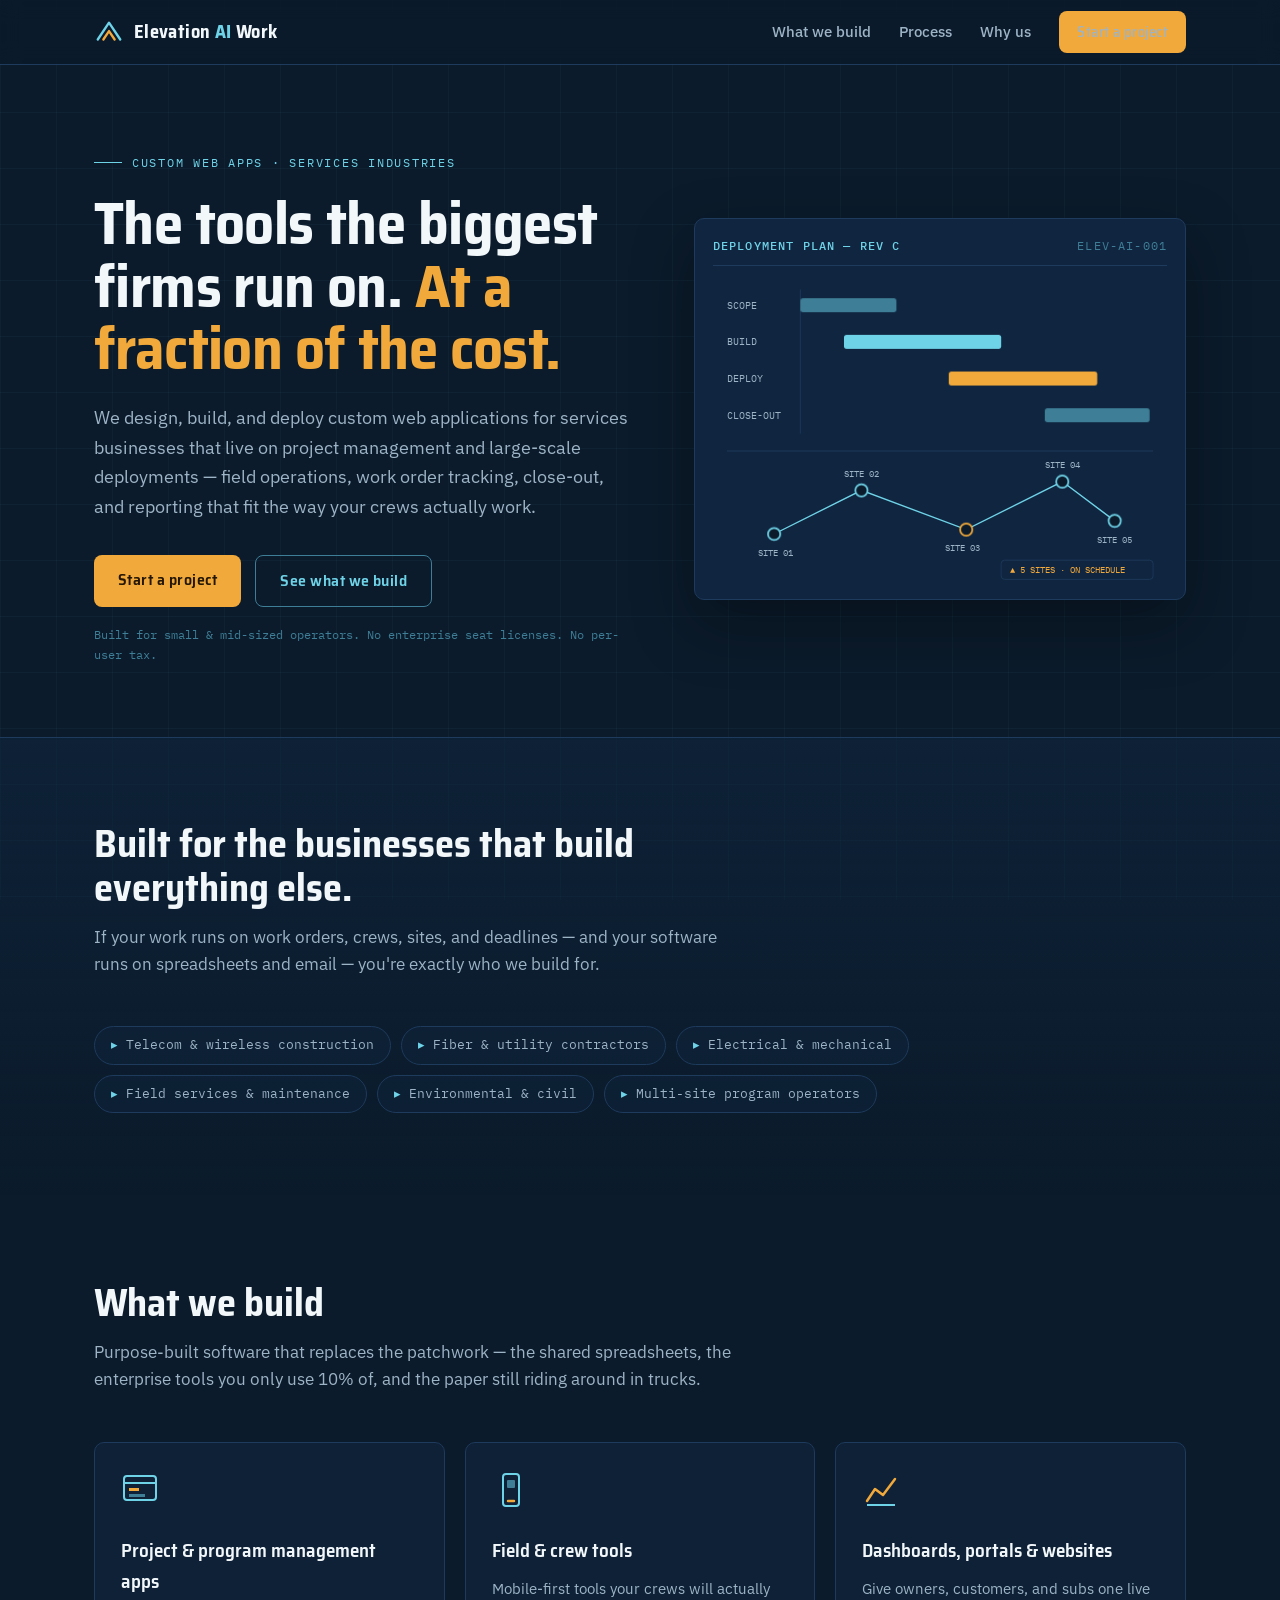
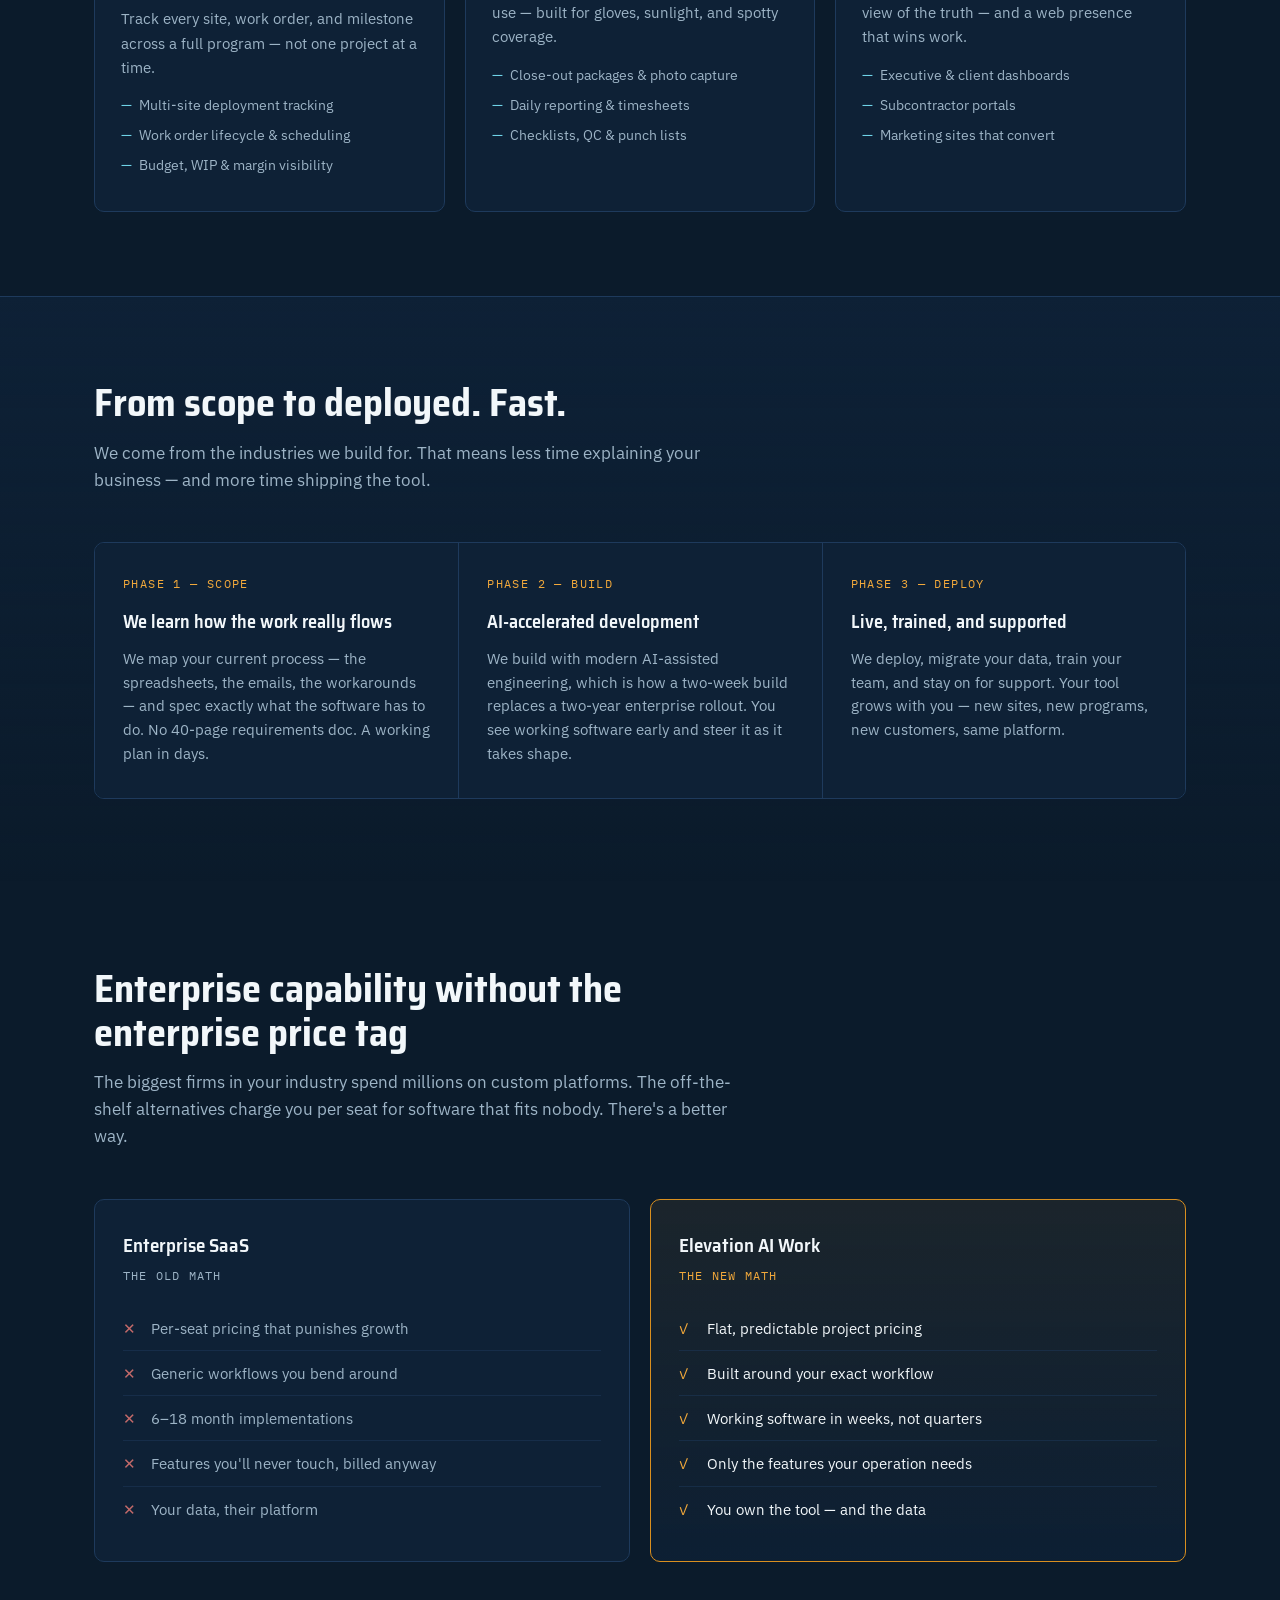
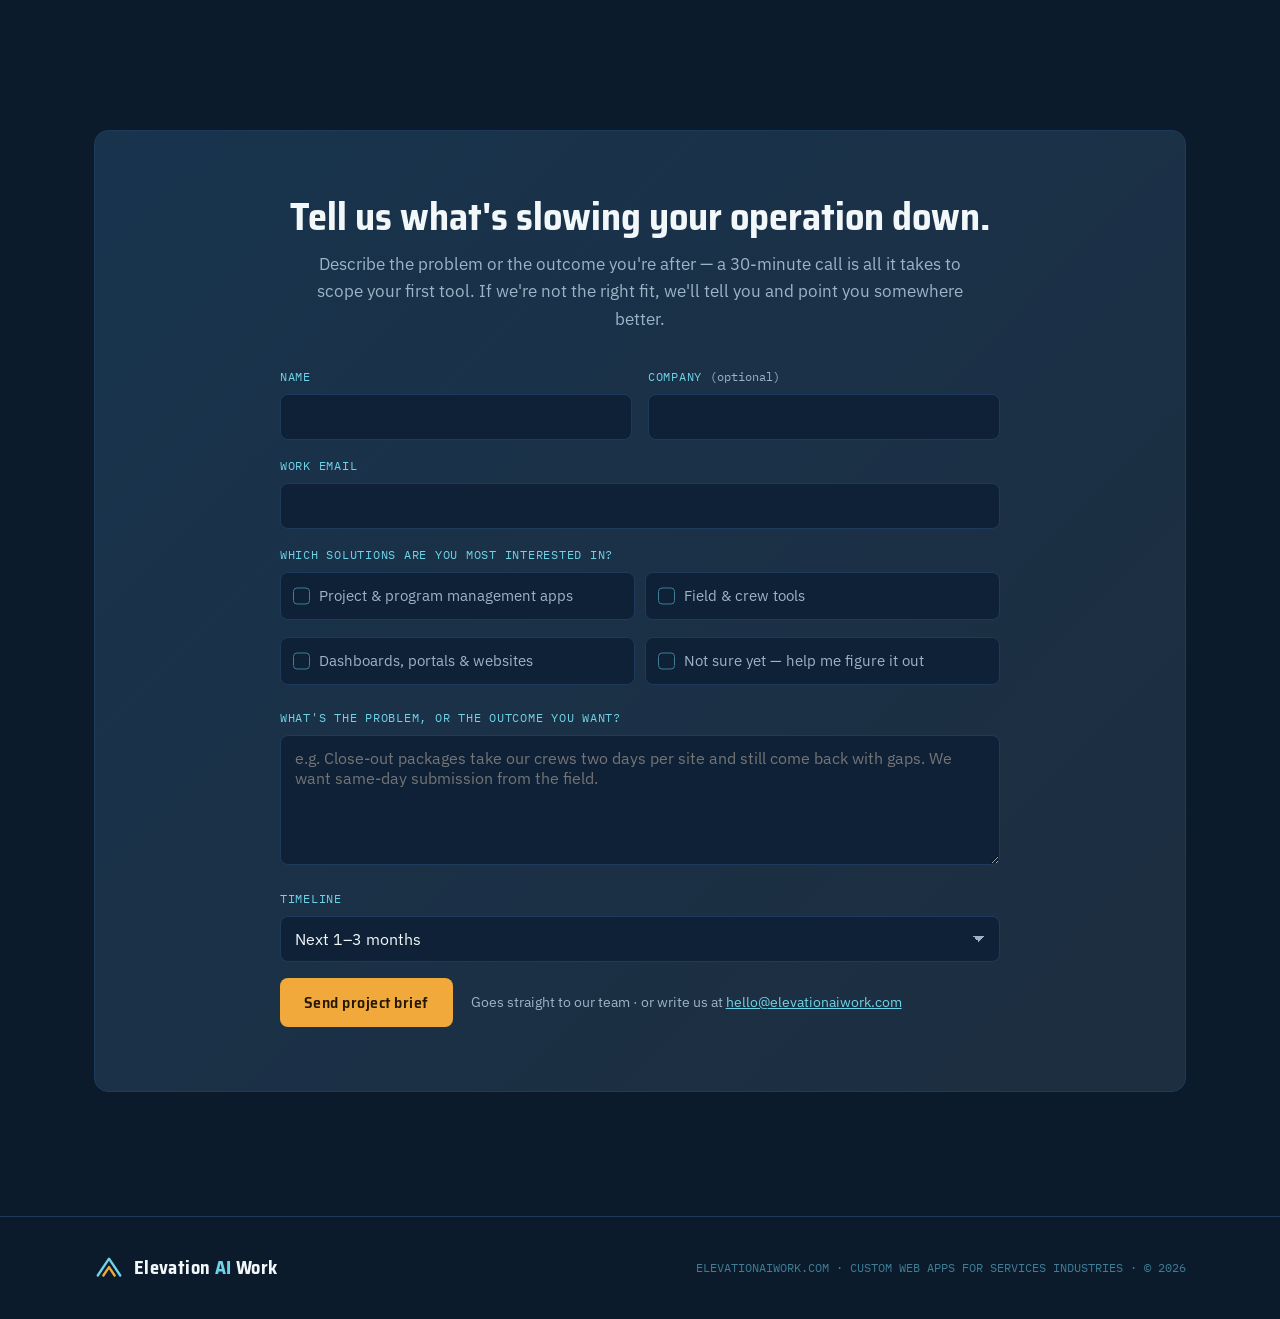
==== commit 1a6817b9: "Wire intake form to Cloudflare Worker endpoint Submits the brief as JSON to intake.elevationaiwork.c" ====
--- a/site/index.html
+++ b/site/index.html
@@ -495,6 +495,7 @@
             <input id="f-company" name="company" type="text" autocomplete="organization">
           </div>
         </div>
+        <div class="hp" aria-hidden="true" style="position:absolute;left:-9999px;height:0;overflow:hidden"><label>Website<input type="text" name="website" tabindex="-1" autocomplete="off"></label></div>
         <div class="field">
           <label for="f-email">Work email</label>
           <input id="f-email" name="email" type="email" autocomplete="email" required>
@@ -522,7 +523,7 @@
         </div>
         <div class="actions">
           <button class="btn btn-amber" type="submit">Send project brief</button>
-          <span class="form-note">Opens in your email app &middot; or write us at <a href="mailto:hello@elevationaiwork.com">hello@elevationaiwork.com</a></span>
+          <span class="form-note">Goes straight to our team &middot; or write us at <a href="mailto:hello@elevationaiwork.com">hello@elevationaiwork.com</a></span>
         </div>
         <div class="form-status" id="form-status" role="status"></div>
       </form>
@@ -552,35 +553,43 @@
 },{threshold:.12});
 document.querySelectorAll('.reveal').forEach(el=>obs.observe(el));
 
-// intake form -> structured email to hello@
+// intake form -> POST to intake worker (falls back to mailto)
+const ENDPOINT='https://intake.elevationaiwork.com/';
 const form=document.getElementById('intake');
 const status=document.getElementById('form-status');
-function briefText(fd){
-  const sol=fd.getAll('solution');
-  return [
-    'Name: '+fd.get('name'),
-    'Company: '+(fd.get('company')||'-'),
-    'Email: '+fd.get('email'),
-    'Interested in: '+(sol.length?sol.join('; '):'-'),
-    'Timeline: '+fd.get('timeline'),
-    '',
-    'Problem / desired outcome:',
-    fd.get('problem')
-  ].join('\n');
-}
-form.addEventListener('submit',e=>{
+const submitBtn=form.querySelector('button[type=submit]');
+function briefData(fd){
+  return {
+    name:fd.get('name'), company:fd.get('company'), email:fd.get('email'),
+    solutions:fd.getAll('solution'), timeline:fd.get('timeline'),
+    problem:fd.get('problem'), website:fd.get('website')||''
+  };
+}
+function mailtoFallback(d){
+  const body=['Name: '+d.name,'Company: '+(d.company||'-'),'Email: '+d.email,
+    'Interested in: '+(d.solutions.length?d.solutions.join('; '):'-'),
+    'Timeline: '+d.timeline,'','Problem / desired outcome:',d.problem].join('\n');
+  window.location.href='mailto:hello@elevationaiwork.com?subject='+encodeURIComponent('Project brief \u2014 '+(d.company||d.name))+'&body='+encodeURIComponent(body);
+}
+form.addEventListener('submit',async e=>{
   e.preventDefault();
   if(!form.reportValidity())return;
-  const fd=new FormData(form);
-  const subject='Project brief — '+(fd.get('company')||fd.get('name'));
-  const body=briefText(fd);
-  window.location.href='mailto:hello@elevationaiwork.com?subject='+encodeURIComponent(subject)+'&body='+encodeURIComponent(body);
-  status.innerHTML='Your email app should open with the brief pre-filled. If it didn\u2019t, <button type="button" id="copy-brief">copy the brief</button> and send it to hello@elevationaiwork.com.';
-  status.classList.add('show');
-  document.getElementById('copy-brief').addEventListener('click',()=>{
-    navigator.clipboard.writeText('To: hello@elevationaiwork.com\nSubject: '+subject+'\n\n'+body)
-      .then(()=>{status.textContent='Brief copied to your clipboard \u2014 paste it into any email to hello@elevationaiwork.com.';});
-  });
+  const d=briefData(new FormData(form));
+  submitBtn.disabled=true;submitBtn.textContent='Sending\u2026';
+  status.classList.remove('show');
+  try{
+    const r=await fetch(ENDPOINT,{method:'POST',headers:{'Content-Type':'application/json'},body:JSON.stringify(d)});
+    if(!r.ok)throw new Error('HTTP '+r.status);
+    form.reset();
+    submitBtn.textContent='Send project brief';submitBtn.disabled=false;
+    status.textContent='Brief received \u2014 thanks, '+d.name.split(' ')[0]+'. We read every one and reply within one business day.';
+    status.classList.add('show');
+  }catch(err){
+    submitBtn.textContent='Send project brief';submitBtn.disabled=false;
+    status.innerHTML='Couldn\u2019t reach our server \u2014 opening your email app instead. Or write us directly at hello@elevationaiwork.com.';
+    status.classList.add('show');
+    mailtoFallback(d);
+  }
 });
 </script>
 <!-- Cloudflare Web Analytics (cookie-free) -->
